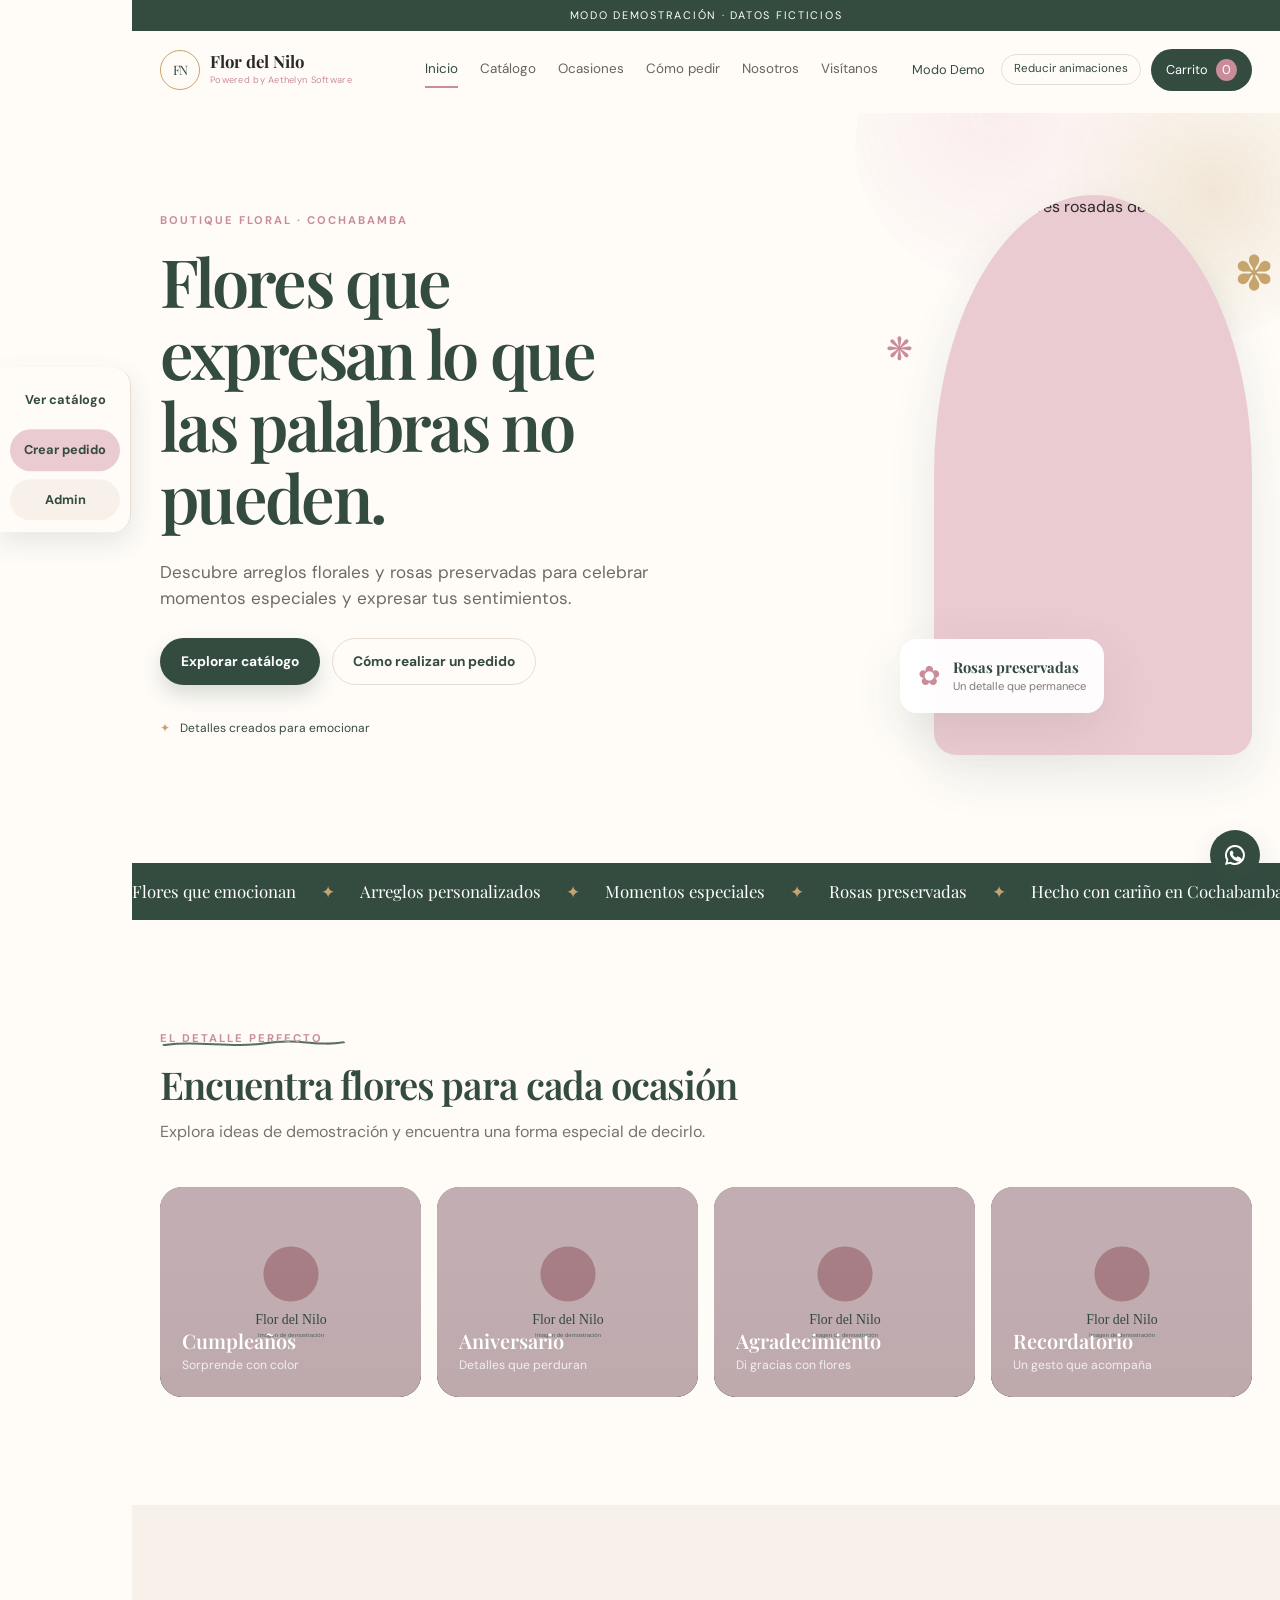
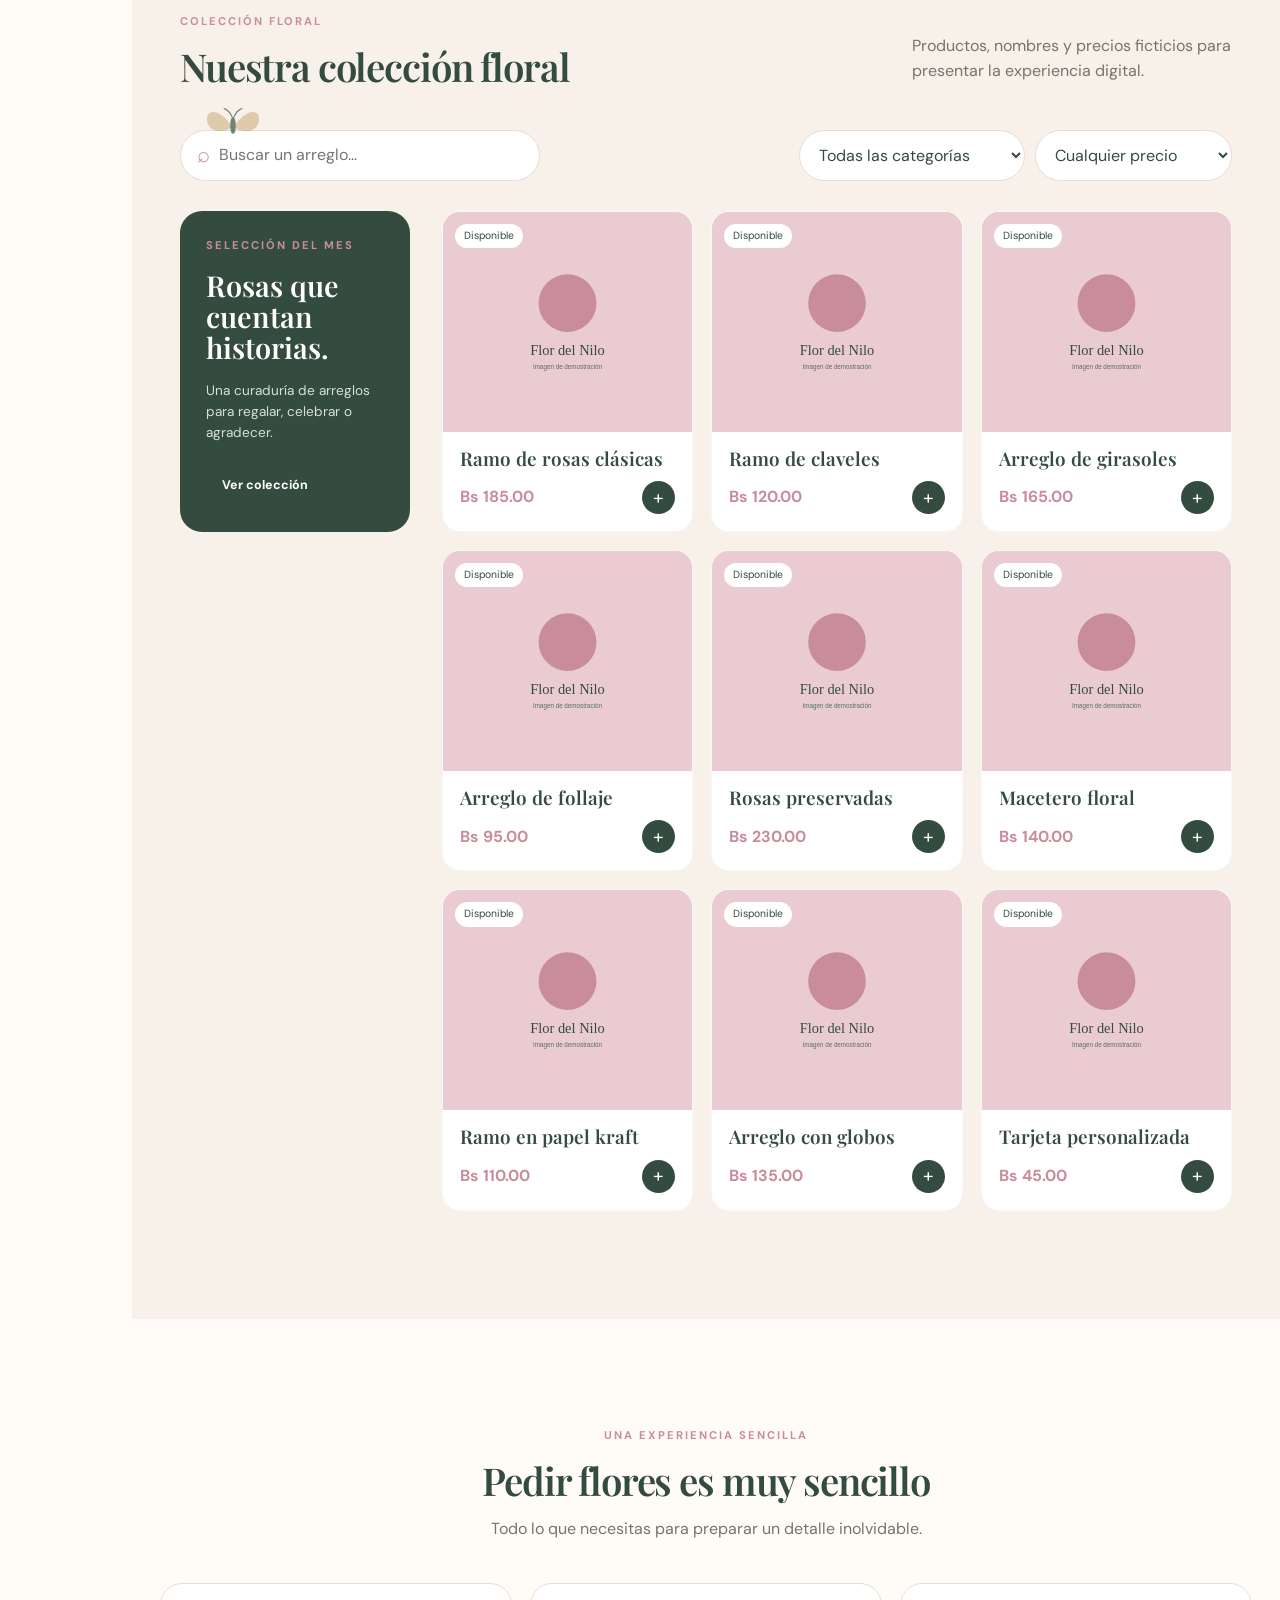
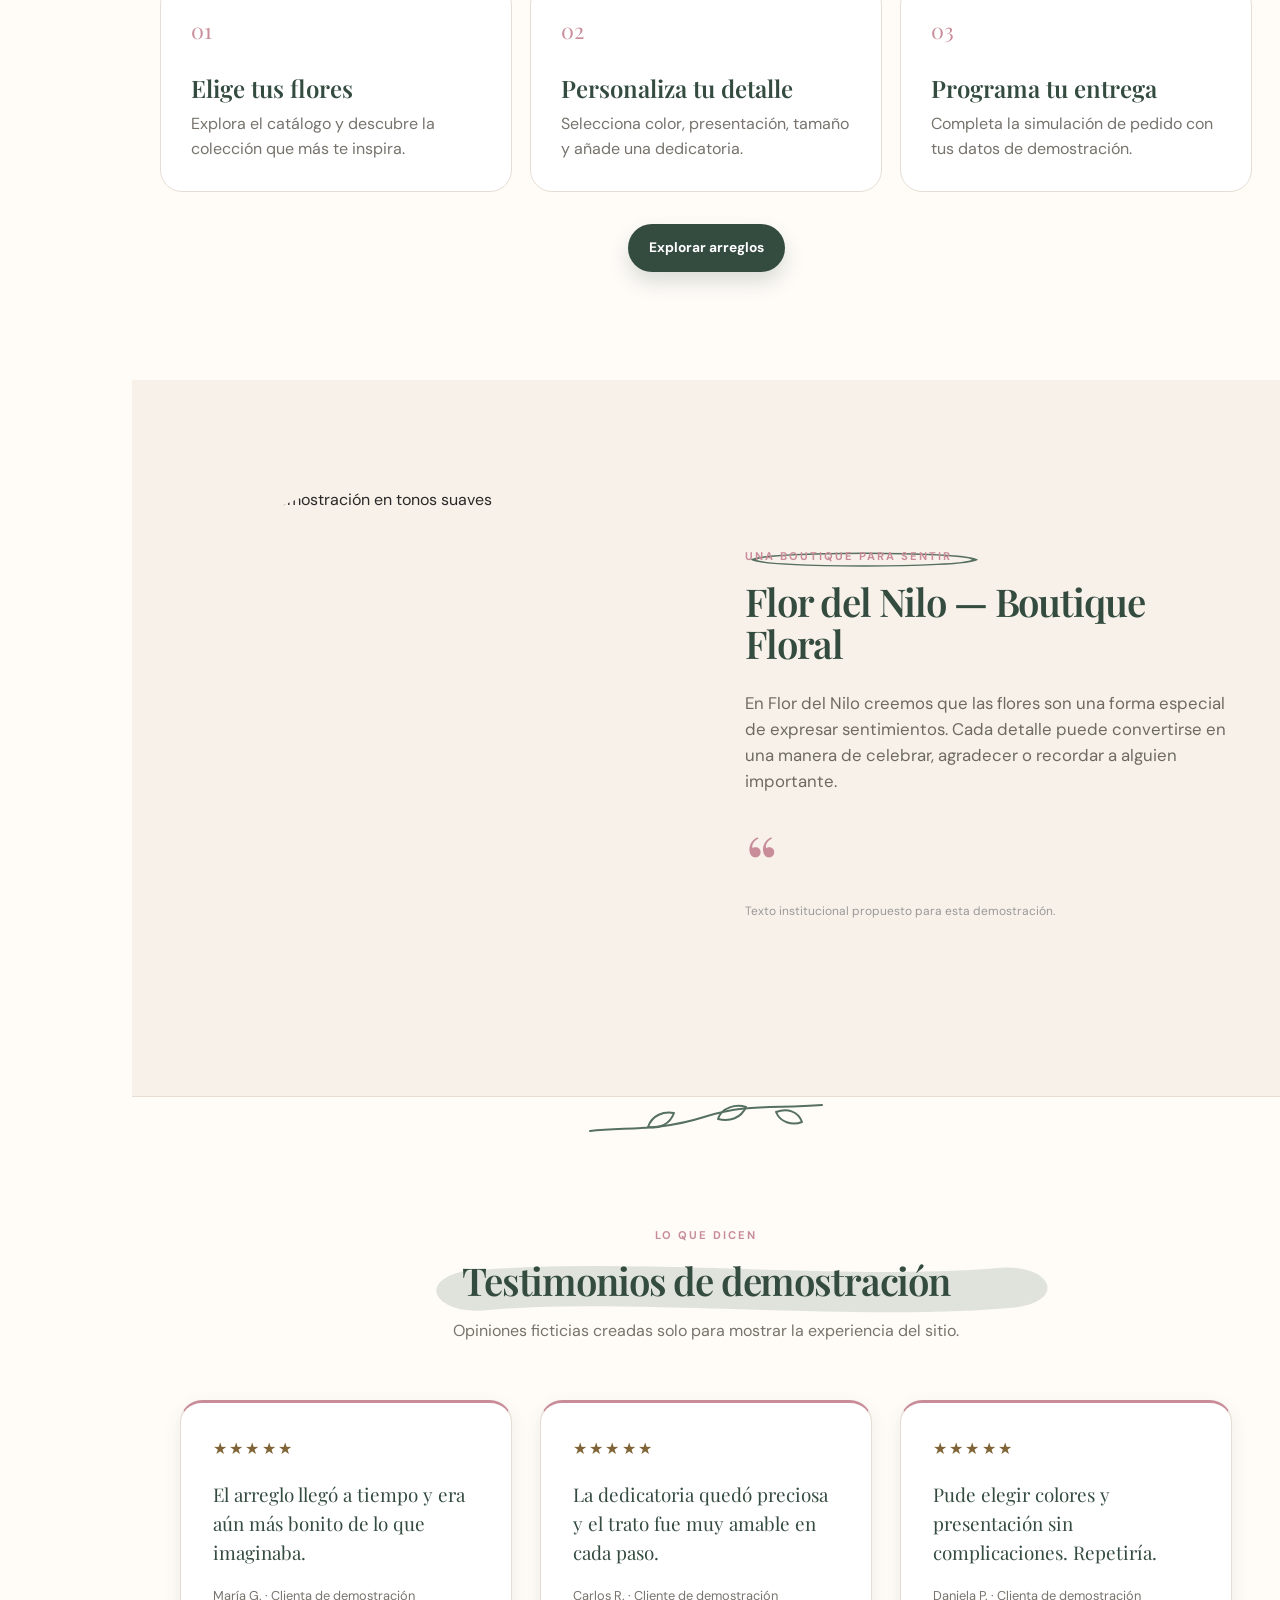
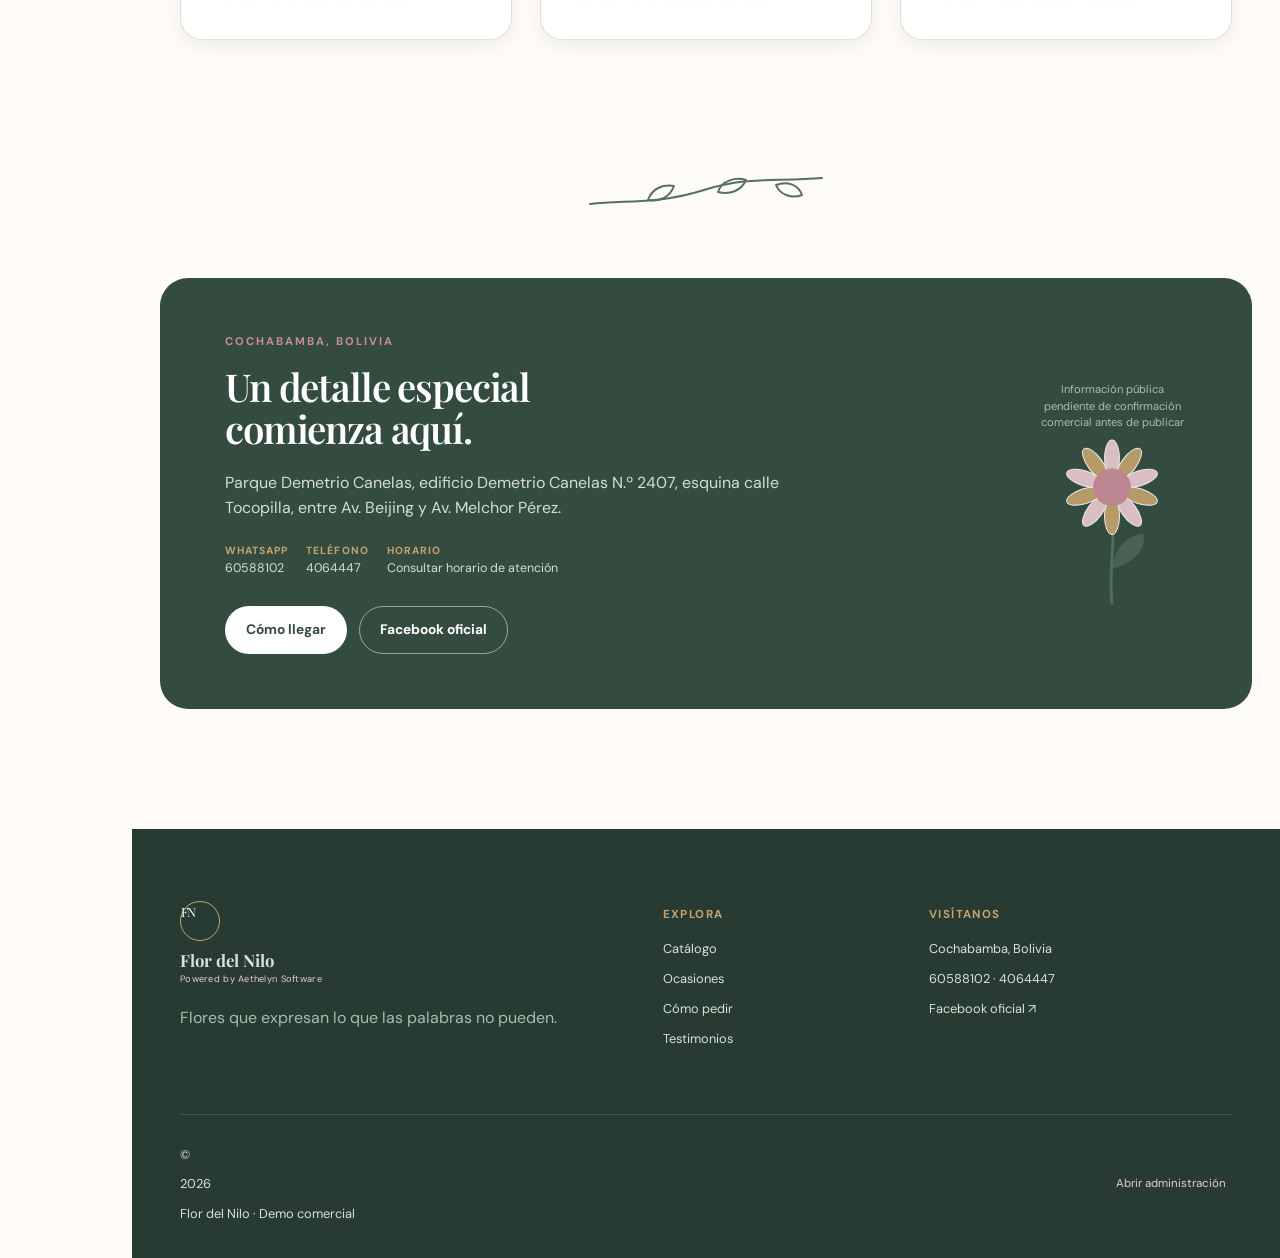
==== index.html @ be081685 "feat: primer commit floreria" ====
<!doctype html>
<html lang="es">
<head>
  <meta charset="utf-8">
  <meta name="viewport" content="width=device-width, initial-scale=1">
  <title>Flor del Nilo | Boutique Floral en Cochabamba</title>
  <meta name="description" content="Demostración de catálogo digital de arreglos florales y rosas preservadas para Flor del Nilo, Boutique Floral en Cochabamba.">
  <meta name="theme-color" content="#344b40">
  <meta property="og:title" content="Flor del Nilo | Boutique Floral">
  <meta property="og:description" content="Flores que expresan lo que las palabras no pueden.">
  <link rel="preconnect" href="https://fonts.googleapis.com">
  <link rel="preconnect" href="https://fonts.gstatic.com" crossorigin>
  <link href="https://fonts.googleapis.com/css2?family=DM+Sans:wght@400;500;600;700&family=Playfair+Display:wght@500;600;700&display=swap" rel="stylesheet">
  <link rel="stylesheet" href="css/styles.css">
  <link rel="stylesheet" href="css/fx-tokens.css">
  <link rel="stylesheet" href="css/animations.css">
</head>
<body>
  <a class="skip-link" href="#main-content">Saltar al contenido</a>
  <div class="demo-ribbon">MODO DEMOSTRACIÓN · DATOS FICTICIOS</div>
  <header class="site-header" id="site-header">
    <div class="header-inner">
      <button class="icon-button mobile-only" id="menu-toggle" aria-label="Abrir menú" aria-expanded="false">☰</button>
      <a class="brand" href="#inicio" aria-label="Flor del Nilo, inicio">
        <span class="brand-mark">FN</span><span><strong>Flor del Nilo</strong><small>Powered by Aethelyn Software</small></span>
      </a>
      <nav class="main-nav" id="main-nav" aria-label="Navegación principal">
        <a href="#inicio" class="active">Inicio</a><a href="#catalogo">Catálogo</a><a href="#ocasiones">Ocasiones</a><a href="#como-pedir">Cómo pedir</a><a href="#nosotros">Nosotros</a><a href="#visitanos">Visítanos</a>
      </nav>
      <div class="header-actions"><button class="text-button" id="demo-button">Modo Demo</button><button class="motion-toggle" id="motion-toggle" type="button" aria-pressed="false">Reducir animaciones</button><button class="cart-button" id="cart-button" aria-label="Abrir carrito">Carrito <span id="cart-count">0</span></button></div>
    </div>
    <div class="progress-bar"><span id="reading-progress"></span></div>
  </header>

  <main id="main-content">
    <section class="hero section" id="inicio">
      <div class="fx-aurora" aria-hidden="true"><span class="aurora-1"></span><span class="aurora-2"></span><span class="aurora-3"></span></div>
      <div class="hero-copy reveal left"><span class="eyebrow">Boutique floral · Cochabamba</span><h1>Flores que expresan lo que las palabras no pueden.</h1><p>Descubre arreglos florales y rosas preservadas para celebrar momentos especiales y expresar tus sentimientos.</p><div class="button-row"><a class="button primary" href="#catalogo">Explorar catálogo</a><a class="button ghost" href="#como-pedir">Cómo realizar un pedido</a></div><div class="hero-note"><span>✦</span> Detalles creados para emocionar</div></div>
      <div class="hero-visual reveal right"><canvas class="fx-petalos" aria-hidden="true"></canvas><div class="hero-image"><img src="https://images.unsplash.com/photo-1523438885200-e635ba2c371e?auto=format&fit=crop&w=1100&q=85" alt="Ramo de flores rosadas de demostración"></div><div class="floating-card"><span class="mini-flower">✿</span><div><strong>Rosas preservadas</strong><small>Un detalle que permanece</small></div></div><span class="floral-doodle doodle-one">✽</span><span class="floral-doodle doodle-two">❋</span></div>
    </section>

    <div class="marquee" aria-label="Propuesta de valor"><div class="marquee-track"><span>Flores que emocionan</span><i>✦</i><span>Arreglos personalizados</span><i>✦</i><span>Momentos especiales</span><i>✦</i><span>Rosas preservadas</span><i>✦</i><span>Hecho con cariño en Cochabamba</span><i>✦</i><span>Flores que emocionan</span><i>✦</i></div></div>

    <section class="section section-tight" id="ocasiones"><div class="section-heading reveal"><span class="eyebrow fx-revelar" data-annotate="underline">El detalle perfecto</span><h2>Encuentra flores para cada ocasión</h2><p>Explora ideas de demostración y encuentra una forma especial de decirlo.</p></div><div class="occasion-grid" id="occasion-grid"></div></section>

    <section class="section catalog-section" id="catalogo"><div class="section-heading split-heading reveal"><div><span class="eyebrow">Colección floral</span><h2>Nuestra colección floral</h2></div><p>Productos, nombres y precios ficticios para presentar la experiencia digital.</p></div><div class="catalog-toolbar"><label class="search-field"><span>⌕</span><input id="product-search" type="search" placeholder="Buscar un arreglo..." aria-label="Buscar productos"></label><div class="filter-row"><select id="category-filter" aria-label="Filtrar por categoría"><option value="all">Todas las categorías</option></select><select id="price-filter" aria-label="Filtrar por precio"><option value="all">Cualquier precio</option><option value="under150">Hasta Bs 150</option><option value="150to250">Bs 150 a 250</option><option value="over250">Más de Bs 250</option></select></div></div><div class="catalog-layout"><aside class="catalog-aside"><div class="aside-card"><span class="eyebrow">Selección del mes</span><h3>Rosas que cuentan historias.</h3><p>Una curaduría de arreglos para regalar, celebrar o agradecer.</p><button class="button dark small" data-scroll-catalog>Ver colección</button></div></aside><div class="product-grid" id="product-grid"></div></div></section>

    <section class="section steps-section" id="como-pedir"><div class="section-heading centered reveal"><span class="eyebrow">Una experiencia sencilla</span><h2>Pedir flores es muy sencillo</h2><p>Todo lo que necesitas para preparar un detalle inolvidable.</p></div><div class="steps-grid"><article class="step-card reveal" style="--d:0ms"><span>01</span><h3>Elige tus flores</h3><p>Explora el catálogo y descubre la colección que más te inspira.</p></article><article class="step-card reveal" style="--d:100ms"><span>02</span><h3>Personaliza tu detalle</h3><p>Selecciona color, presentación, tamaño y añade una dedicatoria.</p></article><article class="step-card reveal" style="--d:200ms"><span>03</span><h3>Programa tu entrega</h3><p>Completa la simulación de pedido con tus datos de demostración.</p></article></div><div class="center-action"><button class="button primary" data-scroll-catalog>Explorar arreglos</button></div></section>

    <section class="section about-section" id="nosotros"><div class="about-image reveal left"><img src="https://images.unsplash.com/photo-1490750967868-88aa4486c946?auto=format&fit=crop&w=1000&q=85" alt="Flores de demostración en tonos suaves"></div><div class="about-copy reveal right"><span class="eyebrow fx-revelar" data-annotate="circle">Una boutique para sentir</span><h2>Flor del Nilo — Boutique Floral</h2><p>En Flor del Nilo creemos que las flores son una forma especial de expresar sentimientos. Cada detalle puede convertirse en una manera de celebrar, agradecer o recordar a alguien importante.</p><div class="quote-mark">“</div><p class="small-note">Texto institucional propuesto para esta demostración.</p></div></section>

    <section class="section testimonios-section" id="testimonios"><div class="section-heading centered reveal"><span class="eyebrow">Lo que dicen</span><h2 class="fx-revelar" data-annotate="highlight">Testimonios de demostración</h2><p>Opiniones ficticias creadas solo para mostrar la experiencia del sitio.</p></div><div class="testimonios-grid"><figure class="testimonio-card"><p class="estrellas" aria-label="Valoración: 5 de 5">★★★★★</p><blockquote>El arreglo llegó a tiempo y era aún más bonito de lo que imaginaba.</blockquote><figcaption>María G. · Clienta de demostración</figcaption></figure><figure class="testimonio-card"><p class="estrellas" aria-label="Valoración: 5 de 5">★★★★★</p><blockquote>La dedicatoria quedó preciosa y el trato fue muy amable en cada paso.</blockquote><figcaption>Carlos R. · Cliente de demostración</figcaption></figure><figure class="testimonio-card"><p class="estrellas" aria-label="Valoración: 5 de 5">★★★★★</p><blockquote>Pude elegir colores y presentación sin complicaciones. Repetiría.</blockquote><figcaption>Daniela P. · Clienta de demostración</figcaption></figure></div></section>
    <section class="section visit-section" id="visitanos"><div class="visit-card reveal"><div><span class="eyebrow">Cochabamba, Bolivia</span><h2>Un detalle especial<br>comienza aquí.</h2><p>Parque Demetrio Canelas, edificio Demetrio Canelas N.º 2407, esquina calle Tocopilla, entre Av. Beijing y Av. Melchor Pérez.</p><div class="contact-lines"><span><b>WhatsApp</b> 60588102</span><span><b>Teléfono</b> 4064447</span><span><b>Horario</b> Consultar horario de atención</span></div><div class="button-row"><a class="button light" href="https://www.google.com/maps/search/?api=1&query=Flor+del+Nilo+Boutique+Floral+Cochabamba" target="_blank" rel="noreferrer">Cómo llegar</a><a class="button outline-light" href="https://www.facebook.com/flordelniloboutiquefloral/?locale=es_LA" target="_blank" rel="noreferrer">Facebook oficial</a></div></div><div class="location-art"><span>✿</span><small>Información pública<br>pendiente de confirmación<br>comercial antes de publicar</small></div></div></section>
  </main>

  <footer class="site-footer" id="footer"><div class="footer-grid"><div class="footer-brand"><a class="brand light-brand" href="#inicio"><span class="brand-mark">FN</span><span><strong>Flor del Nilo</strong><small>Powered by Aethelyn Software</small></span></a><p>Flores que expresan lo que las palabras no pueden.</p></div><div><h4>Explora</h4><a href="#catalogo">Catálogo</a><a href="#ocasiones">Ocasiones</a><a href="#como-pedir">Cómo pedir</a><a href="#testimonios">Testimonios</a></div><div><h4>Visítanos</h4><span>Cochabamba, Bolivia</span><span>60588102 · 4064447</span><a href="https://www.facebook.com/flordelniloboutiquefloral/?locale=es_LA" target="_blank" rel="noreferrer">Facebook oficial ↗</a></div></div><div class="footer-bottom"><span>© <span id="current-year"></span> Flor del Nilo · Demo comercial</span><button id="admin-link" class="footer-admin">Abrir administración</button></div></footer>
  <nav class="mobile-bottom-bar fx-dock" id="mobile-bottom-bar" aria-label="Accesos rápidos"><button type="button" data-scroll-catalog>Ver catálogo</button><button type="button" id="mobile-order">Crear pedido</button></nav>

  <dialog class="modal" id="product-modal"><button class="modal-close" data-close-modal aria-label="Cerrar">×</button><div id="product-detail"></div></dialog>
  <dialog class="modal cart-modal" id="cart-modal"><button class="modal-close" data-close-modal aria-label="Cerrar">×</button><div id="cart-content"></div></dialog>
  <dialog class="modal checkout-modal" id="checkout-modal"><button class="modal-close" data-close-modal aria-label="Cerrar">×</button><div id="checkout-content"></div></dialog>
  <dialog class="modal demo-modal" id="demo-modal"><button class="modal-close" data-close-modal aria-label="Cerrar">×</button><div id="demo-content"></div></dialog>
  <div class="toast" id="toast" role="status" aria-live="polite"></div>
  <div class="admin-shell" id="admin-shell" hidden></div>
  <script type="module" src="js/app.js"></script>
</body>
</html>
---- css/styles.css ----
:root{--ink:#292929;--green:#344b40;--green-2:#567060;--cream:#f8f1e9;--paper:#fffcf8;--pink:#c98d9a;--pink-light:#ebcbd2;--gold:#c5a46d;--line:#e7ddd3;--white:#fff;--shadow:0 18px 50px rgba(52,75,64,.11);--radius:22px}*{box-sizing:border-box}html{scroll-behavior:smooth}body{margin:0;background:var(--paper);color:var(--ink);font-family:'DM Sans',sans-serif;font-size:16px;line-height:1.55;overflow-x:hidden}body.modal-open{overflow:hidden}button,input,select{font:inherit}button,a{transition:all .25s ease}button{cursor:pointer}a{color:inherit;text-decoration:none}.skip-link{position:fixed;left:12px;top:-60px;background:var(--green);color:#fff;padding:10px 16px;z-index:100}.skip-link:focus{top:12px}.demo-ribbon{background:var(--green);color:#fff;text-align:center;font-size:.68rem;letter-spacing:.16em;padding:7px}.site-header{position:sticky;top:0;z-index:20;background:rgba(255,252,248,.98);border-bottom:1px solid transparent;transition:transform .35s ease,box-shadow .35s ease}.site-header.compact{box-shadow:0 8px 24px rgba(52,75,64,.08);border-color:var(--line)}.site-header.hidden{transform:translateY(-100%)}.header-inner{max-width:1240px;margin:auto;display:flex;align-items:center;gap:28px;padding:18px 28px}.brand{display:flex;align-items:center;gap:10px;min-width:max-content}.brand-mark{display:grid;place-items:center;width:40px;height:40px;border:1px solid var(--gold);border-radius:50%;font-family:'Playfair Display';font-size:13px;color:var(--green);letter-spacing:-.08em}.brand strong,.brand small{display:block}.brand strong{font-family:'Playfair Display';font-size:1.05rem;line-height:1.1}.brand small{color:var(--pink);font-size:.58rem;letter-spacing:.03em;margin-top:3px}.main-nav{display:flex;align-items:center;gap:22px;margin-left:auto}.main-nav a{position:relative;color:#68645d;font-size:.84rem}.main-nav a:after{content:'';position:absolute;left:0;right:0;bottom:-8px;height:2px;background:var(--pink);transform:scaleX(0);transform-origin:left;transition:transform .25s}.main-nav a:hover,.main-nav a.active{color:var(--green)}.main-nav a.active:after{transform:scaleX(1)}.header-actions{display:flex;gap:10px;align-items:center}.text-button,.cart-button,.icon-button{border:0;background:none}.text-button{font-size:.8rem;color:var(--green)}.cart-button{background:var(--green);color:white;border-radius:99px;padding:10px 15px;font-size:.8rem}.cart-button span{background:var(--pink);border-radius:50%;padding:1px 6px;margin-left:5px}.icon-button{font-size:1.25rem;color:var(--green)}.mobile-only{display:none}.progress-bar{height:3px;background:transparent}.progress-bar span{display:block;height:100%;width:0;background:linear-gradient(90deg,var(--pink),var(--gold),var(--green))}.section{max-width:1240px;margin:auto;padding:108px 28px}.hero{min-height:670px;display:grid;grid-template-columns:1fr 1fr;align-items:center;gap:70px;padding-top:82px}.eyebrow{display:block;text-transform:uppercase;letter-spacing:.18em;font-size:.7rem;color:var(--pink);font-weight:700;margin-bottom:16px}.hero h1,h2,h3{font-family:'Playfair Display',serif;font-weight:600;line-height:1.08;margin:0}.hero h1{font-size:clamp(2.9rem,5.2vw,5.5rem);max-width:680px;color:var(--green);letter-spacing:-.04em}.hero p{max-width:500px;color:#6c6b64;font-size:1.07rem;margin:26px 0}.button-row{display:flex;gap:12px;flex-wrap:wrap}.button{display:inline-flex;align-items:center;justify-content:center;min-height:46px;padding:12px 20px;border-radius:99px;font-weight:700;font-size:.86rem;border:1px solid transparent}.button.primary{background:var(--green);color:white;box-shadow:0 10px 20px rgba(52,75,64,.18)}.button.primary:hover,.button.dark:hover{background:#24362e;transform:translateY(-2px)}.button.ghost{border-color:var(--line);color:var(--green);background:transparent}.button.ghost:hover{border-color:var(--green)}.button.dark{background:var(--green);color:#fff}.button.light{background:#fff;color:var(--green)}.button.outline-light{border-color:rgba(255,255,255,.5);color:#fff}.button.small{padding:9px 15px;min-height:40px;font-size:.78rem}.hero-note{margin-top:34px;color:var(--green);font-size:.75rem}.hero-note span{color:var(--gold);margin-right:7px}.hero-visual{position:relative;max-width:540px;margin-left:auto}.hero-image{height:560px;border-radius:50% 50% 22px 22px;overflow:hidden;background:var(--pink-light);box-shadow:var(--shadow)}.hero-image img,.about-image img{width:100%;height:100%;object-fit:cover}.floating-card{position:absolute;left:-34px;bottom:42px;background:rgba(255,255,255,.94);padding:16px 18px;border-radius:17px;display:flex;gap:12px;align-items:center;box-shadow:var(--shadow)}.mini-flower{font-size:1.7rem;color:var(--pink)}.floating-card strong,.floating-card small{display:block}.floating-card strong{font-family:'Playfair Display';font-size:.92rem;color:var(--green)}.floating-card small{font-size:.7rem;color:#817c74}.floral-doodle{position:absolute;color:var(--gold);font-size:3rem}.doodle-one{right:-22px;top:42px}.doodle-two{left:-48px;top:130px;color:var(--pink);font-size:2rem}.marquee{overflow:hidden;background:var(--green);color:#fff;padding:15px 0;white-space:nowrap}.marquee-track{display:inline-flex;align-items:center;gap:25px;animation:marquee 32s linear infinite;font-family:'Playfair Display';font-size:1.05rem}.marquee i{color:var(--gold);font-style:normal}@keyframes marquee{to{transform:translateX(-50%)}}.section-tight{padding-top:105px}.section-heading{max-width:650px;margin-bottom:42px}.section-heading.centered{text-align:center;margin-left:auto;margin-right:auto}.section-heading h2,.about-copy h2,.visit-card h2{font-size:clamp(2rem,3vw,3.15rem);color:var(--green);letter-spacing:-.03em}.section-heading p{color:#77736c;margin-top:15px}.split-heading{display:flex;justify-content:space-between;gap:40px;align-items:end;max-width:none}.split-heading p{max-width:320px;margin-bottom:4px}.occasion-grid{display:grid;grid-template-columns:repeat(4,1fr);gap:16px}.occasion-card{position:relative;min-height:210px;border-radius:var(--radius);padding:22px;color:#fff;overflow:hidden;background:var(--green);display:flex;flex-direction:column;justify-content:end}.occasion-card:before{content:'';position:absolute;inset:0;background:linear-gradient(0deg,rgba(27,44,36,.8),transparent 70%)}.occasion-card img{position:absolute;inset:0;width:100%;height:100%;object-fit:cover;opacity:.78;transition:transform .4s}.occasion-card:hover img{transform:scale(1.06)}.occasion-card>*:not(img){position:relative;z-index:1}.occasion-card h3{font-size:1.25rem}.occasion-card p{margin:5px 0 0;font-size:.76rem;color:rgba(255,255,255,.8)}.catalog-section{background:var(--cream);max-width:none;padding-left:max(28px,calc((100vw - 1184px)/2));padding-right:max(28px,calc((100vw - 1184px)/2))}.catalog-toolbar{display:flex;gap:14px;justify-content:space-between;margin-bottom:30px}.search-field{display:flex;align-items:center;gap:9px;background:#fff;border:1px solid var(--line);border-radius:99px;padding:0 16px;max-width:360px;flex:1}.search-field span{font-size:1.4rem;color:var(--pink)}.search-field input{border:0;outline:0;width:100%;padding:12px 0;background:transparent}.filter-row{display:flex;gap:10px}.filter-row select{border:1px solid var(--line);border-radius:99px;background:#fff;color:var(--green);padding:0 38px 0 15px;min-height:44px}.catalog-layout{display:grid;grid-template-columns:230px 1fr;gap:32px}.aside-card{background:var(--green);color:white;border-radius:var(--radius);padding:26px;position:sticky;top:100px}.aside-card h3{font-size:1.8rem}.aside-card p{font-size:.85rem;color:#d6e0d8;margin:17px 0 22px}.product-grid{display:grid;grid-template-columns:repeat(3,1fr);gap:18px}.product-card{background:#fff;border-radius:18px;overflow:hidden;position:relative;border:1px solid rgba(0,0,0,.03)}.product-card:hover{transform:translateY(-4px);box-shadow:var(--shadow)}.product-image{height:220px;overflow:hidden;background:var(--pink-light);position:relative}.product-image img{width:100%;height:100%;object-fit:cover;transition:transform .4s}.product-card:hover .product-image img{transform:scale(1.05)}.availability{position:absolute;top:12px;left:12px;background:#fff;padding:4px 9px;border-radius:99px;font-size:.65rem;color:var(--green)}.product-body{padding:17px}.product-body h3{font-size:1.18rem;color:var(--green)}.product-meta{display:flex;justify-content:space-between;align-items:center;margin-top:12px}.product-price{font-weight:700;color:var(--pink)}.add-button{width:33px;height:33px;border-radius:50%;border:0;background:var(--green);color:white;font-size:1.2rem}.steps-section{background:var(--paper)}.steps-grid{display:grid;grid-template-columns:repeat(3,1fr);gap:18px}.step-card{border:1px solid var(--line);border-radius:var(--radius);padding:30px;background:#fff}.step-card span{color:var(--pink);font-family:'Playfair Display';font-size:1.35rem}.step-card h3{color:var(--green);font-size:1.5rem;margin:28px 0 10px}.step-card p{color:#77736c;margin:0}.center-action{text-align:center;margin-top:32px}.about-section{display:grid;grid-template-columns:1fr 1fr;gap:78px;align-items:center;background:var(--cream);max-width:none;padding-left:max(28px,calc((100vw - 1184px)/2));padding-right:max(28px,calc((100vw - 1184px)/2))}.about-image{height:500px;border-radius:180px 180px 22px 22px;overflow:hidden}.about-copy{max-width:500px}.about-copy>p:not(.small-note){color:#6d6a62;font-size:1.05rem;margin-top:26px}.quote-mark{font-family:'Playfair Display';font-size:5rem;color:var(--pink);line-height:.7;margin-top:40px}.small-note{font-size:.75rem;color:#999}.visit-section{padding-bottom:120px}.visit-card{background:var(--green);border-radius:28px;padding:55px 65px;color:white;display:flex;justify-content:space-between;align-items:center;overflow:hidden;position:relative}.visit-card h2{color:white}.visit-card p{color:#d4ded6;max-width:590px;margin:22px 0}.contact-lines{display:flex;flex-wrap:wrap;gap:18px;color:#d4ded6;font-size:.78rem;margin:22px 0 28px}.contact-lines b{display:block;color:var(--gold);font-size:.65rem;text-transform:uppercase;letter-spacing:.1em}.location-art{text-align:center;color:var(--pink-light);font-family:'Playfair Display';font-size:8rem;opacity:.9}.location-art small{display:block;font: .7rem 'DM Sans';line-height:1.5;color:#b9c9bd}.site-footer{background:#273b32;color:#d8e2da;padding:62px max(28px,calc((100vw - 1184px)/2)) 24px}.footer-grid{display:grid;grid-template-columns:2fr 1fr 1.4fr;gap:50px;padding-bottom:55px}.light-brand{color:white}.light-brand .brand-mark{color:white;border-color:var(--gold)}.light-brand small{color:var(--pink-light)}.footer-brand p{color:#aabbb0;margin-top:19px}.site-footer h4{color:var(--gold);font-size:.72rem;text-transform:uppercase;letter-spacing:.12em}.site-footer a,.site-footer span{display:block;font-size:.8rem;margin:10px 0;color:#d8e2da}.footer-bottom{border-top:1px solid rgba(255,255,255,.12);padding-top:20px;display:flex;justify-content:space-between;gap:20px;font-size:.72rem;color:#9eafa4}.footer-admin{border:0;background:none;color:var(--pink-light);font-size:.72rem}.mobile-bottom-bar{display:none}.modal{border:0;border-radius:24px;max-width:min(800px,calc(100% - 28px));width:100%;padding:0;background:#fff;color:var(--ink);box-shadow:0 25px 100px rgba(0,0,0,.28)}.modal::backdrop{background:rgba(25,35,30,.6);backdrop-filter:blur(4px)}.modal-close{position:absolute;right:15px;top:12px;border:0;background:rgba(255,255,255,.9);width:34px;height:34px;border-radius:50%;z-index:2;font-size:1.5rem;color:var(--green)}#product-detail{display:grid;grid-template-columns:1fr 1fr}.detail-image{min-height:470px}.detail-image img{width:100%;height:100%;object-fit:cover;border-radius:24px 0 0 24px}.detail-copy{padding:42px 35px}.detail-copy h2{color:var(--green);font-size:2.2rem}.detail-copy>p{color:#777;margin:15px 0}.detail-price{font-size:1.4rem;color:var(--pink);font-weight:700}.option-group{border:0;margin:18px 0 0;padding:0}.option-group legend{font-size:.75rem;font-weight:700;color:var(--green);margin-bottom:7px}.option-options{display:flex;gap:6px;flex-wrap:wrap}.option-options label{border:1px solid var(--line);border-radius:99px;padding:7px 10px;font-size:.72rem;cursor:pointer}.option-options input{accent-color:var(--green);margin-right:3px}.detail-copy textarea{width:100%;border:1px solid var(--line);border-radius:12px;padding:10px;resize:vertical}.qty-control{display:flex;align-items:center;gap:14px;margin:18px 0}.qty-control button{width:30px;height:30px;border-radius:50%;border:1px solid var(--line);background:white}.cart-modal{max-width:650px;padding:35px}.cart-modal h2,.checkout-modal h2,.demo-modal h2{font-size:2rem;color:var(--green)}.cart-item{display:flex;gap:13px;align-items:center;padding:15px 0;border-bottom:1px solid var(--line)}.cart-item img{width:62px;height:62px;object-fit:cover;border-radius:12px}.cart-item-main{flex:1}.cart-item-main strong,.cart-item-main small{display:block}.cart-item-main small{color:#888;font-size:.72rem}.cart-item-price{font-weight:700;color:var(--pink)}.remove-button{border:0;background:none;color:#a55;font-size:.75rem}.cart-total{display:flex;justify-content:space-between;padding:22px 0;font-size:1.15rem}.cart-empty{text-align:center;padding:38px 15px;color:#777}.checkout-modal{max-width:700px;padding:35px}.checkout-steps{display:flex;gap:8px;margin:20px 0}.checkout-steps span{flex:1;height:5px;border-radius:9px;background:var(--line)}.checkout-steps span.on{background:var(--pink)}.checkout-form{display:grid;grid-template-columns:1fr 1fr;gap:14px}.checkout-form label{font-size:.78rem;color:var(--green);font-weight:700}.checkout-form input,.checkout-form select,.checkout-form textarea{width:100%;margin-top:5px;border:1px solid var(--line);border-radius:11px;padding:11px;background:#fff}.checkout-form .full{grid-column:1/-1}.checkout-actions{display:flex;justify-content:space-between;margin-top:22px}.demo-modal{max-width:540px;padding:35px}.demo-list{display:grid;gap:10px;margin:20px 0}.demo-list button{text-align:left;border:1px solid var(--line);background:#fff;border-radius:14px;padding:14px;color:var(--green)}.demo-list button:hover{background:var(--cream);border-color:var(--pink)}.toast{position:fixed;bottom:25px;right:25px;z-index:60;background:var(--green);color:white;padding:13px 18px;border-radius:13px;box-shadow:var(--shadow);transform:translateY(130%);opacity:0;transition:.3s}.toast.show{transform:translateY(0);opacity:1}.admin-shell{position:fixed;inset:0;z-index:50;background:var(--paper);overflow:auto}.admin-shell[hidden]{display:none}.admin-layout{min-height:100vh;display:grid;grid-template-columns:240px 1fr}.admin-sidebar{background:var(--green);color:white;padding:25px 18px}.admin-sidebar .brand{margin-bottom:45px}.admin-sidebar .brand strong{color:white}.admin-nav button{display:block;width:100%;text-align:left;background:none;border:0;color:#cbd8cf;padding:12px 14px;border-radius:10px;font-size:.86rem}.admin-nav button.active,.admin-nav button:hover{background:rgba(255,255,255,.12);color:white}.admin-main{padding:35px max(25px,calc((100vw - 1180px)/2));background:#fbfaf7}.admin-top{display:flex;justify-content:space-between;align-items:start;gap:20px;margin-bottom:28px}.admin-top h1{font-family:'Playfair Display';color:var(--green);font-size:2.4rem}.admin-kicker{color:var(--pink);text-transform:uppercase;letter-spacing:.14em;font-size:.7rem}.admin-close{border:1px solid var(--line);background:white;border-radius:99px;padding:10px 14px;color:var(--green)}.metrics-grid{display:grid;grid-template-columns:repeat(4,1fr);gap:14px}.metric-card{background:white;border:1px solid var(--line);padding:20px;border-radius:16px;position:relative;overflow:hidden}
.metric-card>*{position:relative;z-index:1}.metric-card small{display:block;color:#888;font-size:.72rem}.metric-card strong{font-family:'Playfair Display';font-size:2rem;color:var(--green)}.admin-panels{display:grid;grid-template-columns:1.3fr 1fr;gap:18px;margin-top:18px}.admin-panel{background:white;border:1px solid var(--line);border-radius:16px;padding:22px}.admin-panel h3{font-size:1.25rem;color:var(--green);margin-bottom:18px}.bar-chart{display:flex;align-items:end;gap:10px;height:180px;border-bottom:1px solid var(--line);padding:0 10px}.bar-chart i{display:block;flex:1;background:linear-gradient(var(--pink),var(--gold));border-radius:7px 7px 0 0;min-height:8px;position:relative}.bar-chart i span{position:absolute;bottom:-25px;left:50%;transform:translateX(-50%);font-size:.65rem;color:#888;font-style:normal}.status-list{display:grid;gap:13px}.status-row{display:flex;justify-content:space-between;font-size:.82rem}.status-row span:first-child:before{content:' ';display:inline-block;width:8px;height:8px;border-radius:50%;background:var(--pink);margin-right:8px}.admin-table-wrap{overflow:auto}.admin-table{width:100%;border-collapse:collapse;font-size:.78rem}.admin-table th,.admin-table td{text-align:left;padding:13px 8px;border-bottom:1px solid var(--line);white-space:nowrap}.admin-table th{color:#888;font-weight:500}.status-pill{border-radius:99px;background:var(--cream);color:var(--green);padding:5px 9px;font-size:.65rem}.admin-select{border:1px solid var(--line);border-radius:8px;padding:6px;background:#fff;font-size:.7rem}.admin-actions{display:flex;gap:8px;margin-bottom:18px}.admin-actions input{border:1px solid var(--line);border-radius:99px;padding:10px 14px;min-width:220px}.admin-actions button{border:0;border-radius:99px;padding:10px 16px;background:var(--green);color:#fff;font-size:.78rem}.calendar-grid{display:grid;grid-template-columns:repeat(7,1fr);gap:5px}.calendar-grid>span{font-size:.68rem;color:#888;text-align:center;padding:6px}.calendar-day{min-height:65px;border:1px solid var(--line);background:#fff;border-radius:8px;padding:6px;font-size:.72rem}.calendar-day.has-order{border-color:var(--pink);background:#fff7f8}.calendar-day em{display:block;background:var(--pink);color:white;border-radius:5px;padding:2px 4px;font-style:normal;font-size:.58rem;margin-top:4px;overflow:hidden}.reveal{opacity:1;transform:none}.js-ready .reveal{opacity:0;transform:translateY(20px);transition:opacity .7s ease,transform .7s ease;transition-delay:var(--d,0ms)}.js-ready .reveal.left{transform:translateX(-24px)}.js-ready .reveal.right{transform:translateX(24px)}.js-ready .reveal.is-visible{opacity:1;transform:none}@media(max-width:980px){.main-nav{gap:14px}.hero{gap:35px}.occasion-grid{grid-template-columns:repeat(2,1fr)}.catalog-layout{grid-template-columns:1fr}.catalog-aside{display:none}.product-grid{grid-template-columns:repeat(3,1fr)}.about-section{gap:40px}.location-art{font-size:6rem}}@media(max-width:860px){.header-inner{padding:13px 18px}.mobile-only{display:block}.main-nav{position:fixed;inset:0;background:var(--green);display:flex;flex-direction:column;justify-content:center;align-items:center;gap:25px;transform:translateX(100%);transition:transform .3s}.main-nav.open{transform:none}.main-nav a{color:#fff;font-size:1.3rem}.main-nav a.active:after{background:var(--pink-light)}.header-actions{margin-left:auto}.text-button{display:none}.hero{grid-template-columns:1fr;min-height:auto;padding-top:60px}.hero-copy{order:2}.hero-visual{order:1;width:min(100%,520px);margin:auto}.hero-image{height:420px}.about-section{grid-template-columns:1fr}.about-image{height:400px;max-width:500px}.steps-grid{grid-template-columns:1fr}.metrics-grid{grid-template-columns:repeat(2,1fr)}.admin-panels{grid-template-columns:1fr}.admin-layout{grid-template-columns:1fr}.admin-sidebar{display:none}.admin-main{padding:24px 18px}}@media(min-width:601px){body{padding-left:132px}}
@media(max-width:600px){body{font-size:15px}.demo-ribbon{font-size:.56rem}.brand strong{font-size:.9rem}.brand-mark{width:34px;height:34px}.brand small{font-size:.5rem}.cart-button{padding:8px 11px}.section{padding:75px 18px}.hero h1{font-size:clamp(2.55rem,13vw,4rem)}.hero p{font-size:.98rem}.hero-image{height:360px}.floating-card{left:10px;bottom:22px}.doodle-two{left:0}.split-heading{display:block}.catalog-toolbar{display:block}.filter-row{overflow:auto;margin-top:10px}.filter-row select{min-width:max-content}.product-grid{grid-template-columns:repeat(2,1fr);gap:10px}.product-image{height:160px}.product-body{padding:12px}.product-body h3{font-size:.96rem}.product-price{font-size:.82rem}.occasion-grid{display:flex;overflow:auto;margin-right:-18px;padding-right:18px}.occasion-card{min-width:190px}.visit-card{padding:32px 24px;display:block}.location-art{display:none}.footer-grid{grid-template-columns:1fr 1fr;gap:25px}.footer-brand{grid-column:1/-1}.footer-bottom{display:block}.footer-admin{margin-top:12px}#product-detail{display:block}.detail-image{min-height:290px;height:290px}.detail-image img{border-radius:24px 24px 0 0}.detail-copy{padding:28px 22px}.detail-copy h2{font-size:1.9rem}.checkout-form{grid-template-columns:1fr}.checkout-form .full{grid-column:auto}.cart-modal,.checkout-modal,.demo-modal{padding:28px 20px}.admin-top h1{font-size:1.9rem}.metrics-grid{gap:8px}.metric-card{padding:14px}.metric-card strong{font-size:1.6rem}.calendar-day{min-height:53px;font-size:.65rem}.calendar-day em{font-size:.5rem}}@media(prefers-reduced-motion:reduce){*,*:before,*:after{scroll-behavior:auto!important;animation:none!important;transition-duration:.01ms!important}.js-ready .reveal{opacity:1;transform:none}}
.testimonios-section{background:var(--paper);max-width:none;border-top:1px solid var(--line);padding:130px max(28px,calc((100vw - 1184px)/2))}
.testimonios-section .section-heading{margin-bottom:56px}
.testimonios-grid{display:grid;grid-template-columns:repeat(3,1fr);gap:28px;margin-top:0}
.testimonio-card{margin:0;padding:34px 32px;min-height:230px;border:1px solid var(--line);border-top:3px solid var(--pink);border-radius:var(--radius);background:#fff;box-shadow:0 6px 18px rgba(52,75,64,.09);contain:paint;display:flex;flex-direction:column;justify-content:space-between;gap:18px;transition:box-shadow .25s ease}
.testimonio-card:hover{box-shadow:0 10px 26px rgba(52,75,64,.12)}
.testimonio-card .estrellas{margin:0;color:#806438;font-size:1rem;letter-spacing:.14em}
.testimonio-card blockquote{margin:0;color:var(--green);font-family:'Playfair Display';font-size:1.18rem;line-height:1.55}
.testimonio-card figcaption{font-size:.8rem;color:#77736c}
@media(max-width:900px){.testimonios-grid{grid-template-columns:1fr;gap:22px}}
@media(max-width:900px){.testimonios-section{padding:92px 18px}.testimonio-card{min-height:0;padding:28px 24px}}
.stock-bar{display:block;height:5px;margin-top:7px;border-radius:99px;background:var(--cream);overflow:hidden}
.stock-bar i{display:block;height:100%;border-radius:99px;background:var(--green-2)}
.stock-bar.bajo i{background:var(--pink)}
---- css/fx-tokens.css ----
/* Flor del Nilo — alias de marca y tokens de movimiento.
   Se carga después de styles.css y antes de animations.css. */

:root{
  /* Alias de marca → variables reales de styles.css */
  --fx-color-ink:var(--ink);
  --fx-color-green:var(--green);
  --fx-color-green-2:var(--green-2);
  --fx-color-cream:var(--cream);
  --fx-color-paper:var(--paper);
  --fx-color-petal:var(--pink);
  --fx-color-petal-soft:var(--pink-light);
  --fx-color-gold:var(--gold);
  --fx-color-line:var(--line);
  --fx-color-white:var(--white);
  --fx-color-trazo:var(--fx-color-green-2);
  --fx-color-halo:color-mix(in srgb,var(--fx-color-petal) 24%,transparent);
  --fx-shadow-dock:0 10px 26px color-mix(in srgb,var(--fx-color-green) 12%,transparent);

  /* Movimiento: entradas suaves, sin rebotes ni elásticos */
  --fx-curva:cubic-bezier(.22,1,.36,1);
  --fx-dur-entrada:900ms;
  --fx-dur-anotacion:900ms;
  --fx-dur-dock:700ms;
  --fx-dur-halo:700ms;
  --fx-dur-respuesta:140ms;
  --fx-paso-anotacion:90ms;
  --fx-amplitud:8px;
  --fx-escala-dock:1.16;
  --fx-radio-dock:140px;
  --fx-suavizado:0.16;

  /* Fase 7 — narrativa botánica */
  --fx-dur-dibujo:900ms;
  --fx-dur-balanceo:4000ms;
  --fx-pulso-periodo:6000ms;
  --fx-pulso-dur:900ms;
  --fx-curva-balanceo:ease-in-out;
  --fx-giro-max:18deg;

  /* Fase 8 — mariposa del catálogo */
  --fx-dur-vuelo:9000ms;
  --fx-amplitud-vuelo:26px;
  --fx-frecuencia-alas:520ms;
}

@media(prefers-reduced-motion:reduce){
  :root{
    --fx-dur-entrada:0ms;
    --fx-dur-anotacion:0ms;
    --fx-dur-dock:0ms;
    --fx-dur-halo:0ms;
    --fx-dur-respuesta:0ms;
    --fx-paso-anotacion:0ms;
    --fx-amplitud:0px;
    --fx-escala-dock:1;
    --fx-dur-dibujo:0ms;
    --fx-dur-balanceo:0ms;
    --fx-pulso-periodo:0ms;
    --fx-giro-max:0deg;
    --fx-dur-vuelo:0ms;
    --fx-amplitud-vuelo:0px;
    --fx-frecuencia-alas:0ms
  }
}
---- css/animations.css ----
/* Flor del Nilo — efectos visuales. Se carga después de styles.css. */

.motion-toggle{
  border:1px solid var(--line);
  background:transparent;
  color:var(--green);
  border-radius:99px;
  padding:8px 12px;
  font-size:.72rem;
  line-height:1.1;
  white-space:nowrap
}
.motion-toggle:hover{border-color:var(--pink)}
.motion-toggle[aria-pressed="true"]{background:var(--green);border-color:var(--green);color:#fff}
.motion-toggle:focus-visible{outline:2px solid var(--pink);outline-offset:2px}

.fx-reduced .reveal,
.fx-reduced .reveal.left,
.fx-reduced .reveal.right{opacity:1;transform:none;transition:none}

@media(max-width:600px){
  .motion-toggle{padding:6px 8px;font-size:.6rem;max-width:76px;white-space:normal;text-align:center}
}

.hero{position:relative;isolation:isolate}
.hero-copy,.hero-visual{position:relative;z-index:1}
.hero-visual{isolation:isolate}
.fx-aurora{position:absolute;top:-70px;right:-90px;width:min(560px,60vw);height:380px;overflow:hidden;pointer-events:none;z-index:0;opacity:.75}
.fx-aurora span{position:absolute;display:block;border-radius:50%;opacity:.4}
.fx-aurora.fx-moviendo span{will-change:transform,opacity}
.aurora-1{width:62%;height:78%;left:8%;top:-12%;background:radial-gradient(circle at 40% 40%,rgba(235,203,210,.95),rgba(235,203,210,0) 70%)}
.aurora-2{width:58%;height:70%;right:2%;top:8%;background:radial-gradient(circle at 55% 45%,rgba(197,164,109,.8),rgba(197,164,109,0) 70%)}
.aurora-3{width:48%;height:58%;left:32%;bottom:-8%;background:radial-gradient(circle at 50% 50%,rgba(86,112,96,.6),rgba(86,112,96,0) 70%)}
.fx-aurora.fx-activo .aurora-1{animation:fx-aurora-uno 18s ease-in-out infinite}
.fx-aurora.fx-activo .aurora-2{animation:fx-aurora-dos 22s ease-in-out infinite}
.fx-aurora.fx-activo .aurora-3{animation:fx-aurora-tres 26s ease-in-out infinite}
@keyframes fx-aurora-uno{0%,100%{transform:translate3d(-6%,3%,0) scale(1)}50%{transform:translate3d(5%,-4%,0) scale(1.12)}}
@keyframes fx-aurora-dos{0%,100%{transform:translate3d(4%,0,0) scale(1.05)}50%{transform:translate3d(-5%,5%,0) scale(.94)}}
@keyframes fx-aurora-tres{0%,100%{transform:translate3d(0,4%,0) scale(.96)}50%{transform:translate3d(6%,-3%,0) scale(1.1)}}
.fx-aurora.fx-quieto span,
.fx-reduced .fx-aurora span{animation:none!important;opacity:.4;transform:none}
@media(prefers-reduced-motion:reduce){.fx-aurora span{animation:none!important;opacity:.4;transform:none}}

.fx-petalos{position:absolute;inset:0;width:100%;height:100%;z-index:1;pointer-events:none}
.hero-visual .floating-card{z-index:2}
.fx-reduced .fx-petalos{display:none}

@media(max-width:700px){
  .fx-aurora{top:-40px;right:-60px;width:100vw;height:280px;opacity:.55}
  .fx-petalos{opacity:.85}
}

.fx-pixeles .product-image::after{content:"";position:absolute;inset:0;border-radius:inherit;pointer-events:none;background-image:radial-gradient(circle,rgba(255,255,255,.9) 1px,transparent 1.6px);background-size:12px 12px;opacity:0;transform:scale(.96);transition:opacity .3s ease,transform .3s ease}
.fx-pixeles .product-image .availability{z-index:1}
.fx-pixeles .product-card:hover .product-image::after,
.fx-pixeles .product-card:focus-within .product-image::after,
.fx-pixeles .product-card.fx-foco .product-image::after{opacity:.55;transform:scale(1)}
.fx-reduced .fx-pixeles .product-image::after{display:none;transition:none}
@media(prefers-reduced-motion:reduce){.fx-pixeles .product-image::after{display:none;transition:none}}

#cart-count{display:inline-block;transform-origin:center}
.fx-reduced #cart-count{transform:none!important}

.fx-reduced #checkout-content{transform:none!important}

.fx-magnet .button.primary{transform:translate3d(var(--mx,0px),var(--my,0px),0);transition:transform .12s ease-out,background-color .25s ease,color .25s ease,border-color .25s ease,box-shadow .25s ease}
.fx-magnet .button.primary:hover{transform:translate3d(var(--mx,0px),calc(var(--my,0px) - 2px),0)}
.fx-reduced .fx-magnet .button.primary{transform:none!important;transition:none}

.fx-testimonios .testimonio-card{opacity:0;transform:translate3d(0,14px,0) scale(.97)}
.fx-testimonios.fx-visto .testimonio-card{animation:fx-testimonio var(--fx-dur,550ms) ease-out both;animation-delay:calc(var(--fx-i,0)*var(--fx-paso,90ms))}
@keyframes fx-testimonio{from{opacity:0;transform:translate3d(0,14px,0) scale(.97)}to{opacity:1;transform:none}}
.fx-reduced .fx-testimonios .testimonio-card{opacity:1;transform:none;animation:none!important}
@media(prefers-reduced-motion:reduce){.fx-testimonios .testimonio-card{opacity:1;transform:none;animation:none!important}}

.fx-galeria .occasion-card{opacity:0;transform:translate3d(0,12px,0)}
.fx-galeria.fx-visto .occasion-card{animation:fx-galeria-entrada .5s ease-out both;animation-delay:calc(var(--fx-i,0)*var(--fx-paso,70ms))}
@keyframes fx-galeria-entrada{from{opacity:0;transform:translate3d(0,12px,0)}to{opacity:1;transform:none}}
.fx-reduced .fx-galeria .occasion-card{opacity:1;transform:none;animation:none!important}
@media(prefers-reduced-motion:reduce){.fx-galeria .occasion-card{opacity:1;transform:none;animation:none!important}}

/* Fase 6 — halo cálido, dock magnético y anotaciones a pincel */
.fx-spotlight .occasion-card::after{content:"";position:absolute;inset:0;border-radius:inherit;pointer-events:none;z-index:0;background:radial-gradient(circle at var(--mx,50%) var(--my,50%),var(--fx-color-halo),transparent 62%);opacity:0;transition:opacity var(--fx-dur-halo) var(--fx-curva)}
.fx-spotlight .occasion-card:hover::after{opacity:1}
.fx-reduced .fx-spotlight .occasion-card::after{opacity:0!important;transition:none}
@media(prefers-reduced-motion:reduce){.fx-spotlight .occasion-card::after{opacity:0!important;transition:none}}

.fx-dock{position:fixed;display:flex;flex-direction:column;left:0;right:auto;top:50%;bottom:auto;z-index:15;width:auto;max-width:none;gap:8px;padding:12px 10px;border:0;border-right:1px solid var(--fx-color-line);border-radius:0 18px 18px 0;background:var(--fx-color-paper);box-shadow:var(--fx-shadow-dock);transform:translateY(-50%)}
.fx-dock.visible{transform:translateY(-50%)}
.fx-dock button{transform:scale(var(--fx-dock-scale,1));flex:0 0 auto;min-width:108px;padding:11px 14px;border:0;border-radius:99px;background:transparent;color:var(--fx-color-green);font-weight:700;font-size:.8rem;transition:transform var(--fx-dur-respuesta) var(--fx-curva)}
.fx-dock button+button{background:var(--fx-color-petal-soft)}
.fx-dock button:nth-child(3){background:var(--fx-color-cream)}
.fx-dock button:focus-visible{outline:2px solid var(--fx-color-green);outline-offset:2px}
@media(max-width:600px){
  .fx-dock{left:50%;right:auto;top:auto;bottom:calc(14px + env(safe-area-inset-bottom));z-index:70;flex-direction:row;width:max-content;max-width:calc(100% - 24px);gap:6px;padding:8px;border:1px solid var(--fx-color-line);border-radius:99px;transform:translate(-50%,0)}
  .fx-dock.visible{transform:translate(-50%,0)}
  .fx-dock button{min-width:0;padding:10px 13px;font-size:.72rem;line-height:1.2;text-align:center}
  .fx-whatsapp{bottom:calc(84px + env(safe-area-inset-bottom))}
}
.fx-reduced .fx-dock button{transform:none!important;transition:none}
@media(prefers-reduced-motion:reduce){.fx-dock button{transform:none!important;transition:none}}

.fx-revelar[data-annotate]{position:relative;display:inline-block;isolation:isolate}
.fx-revelar[data-annotate] svg{position:absolute;left:-.08em;right:-.08em;bottom:-.3em;width:116%;height:1.5em;overflow:visible;pointer-events:none;z-index:-1}
.fx-revelar[data-annotate] path{fill:none;stroke:var(--fx-color-trazo);stroke-width:2.4;stroke-linecap:round;stroke-linejoin:round;stroke-dasharray:100;stroke-dashoffset:100;transition:stroke-dashoffset var(--fx-dur-anotacion) var(--fx-curva);transition-delay:calc(var(--fx-i,0)*var(--fx-paso-anotacion))}
.fx-revelar[data-annotate][data-annotate="circle"] svg{height:1.9em;bottom:-.45em}
.fx-revelar[data-annotate][data-annotate="highlight"] path{stroke-width:14;opacity:.18}
.fx-revelar[data-annotate].fx-visto path{stroke-dashoffset:0}
.fx-reduced .fx-revelar[data-annotate] path{stroke-dashoffset:0;transition:none}
@media(prefers-reduced-motion:reduce){.fx-revelar[data-annotate] path{stroke-dashoffset:0;transition:none}}

/* Fase 7 — narrativa botánica */
.progress-bar{position:relative;overflow:visible}
.progress-bar.fx-vine span{opacity:0}
.progress-bar.fx-vine .fx-vine{position:absolute;left:0;top:-3px;width:100%;height:9px;overflow:visible;clip-path:inset(0 calc(100% - var(--fx-progreso,0%)) 0 0);transition:clip-path var(--fx-dur-respuesta) var(--fx-curva)}
.fx-vine path{fill:none;stroke:var(--fx-color-green-2);stroke-width:2;stroke-linecap:round}
.fx-vine-hoja{fill:var(--fx-color-petal-soft)}
.fx-reduced .progress-bar.fx-vine span{opacity:1}
.fx-reduced .progress-bar.fx-vine .fx-vine{display:none}
@media(prefers-reduced-motion:reduce){.progress-bar.fx-vine span{opacity:1}.progress-bar.fx-vine .fx-vine{display:none}}

.fx-girasol-host{position:relative}
.fx-girasol-host>span{display:none}
.fx-girasol{display:block;width:min(150px,38vw);height:auto;margin:0 auto;overflow:visible}
.fx-girasol-tallo{fill:none;stroke:var(--fx-color-green-2);stroke-width:2.4;stroke-linecap:round}
.fx-girasol-hoja{fill:var(--fx-color-green-2);opacity:.7}
.fx-girasol-petalo{fill:var(--fx-color-gold);stroke:var(--fx-color-paper);stroke-width:.8}
.fx-girasol-petalo:nth-child(odd){fill:var(--fx-color-petal-soft)}
.fx-girasol-centro{fill:var(--fx-color-petal)}
.fx-girasol-cabeza{transform-box:view-box;transform-origin:60px 45px;transform:rotate(var(--fx-giro,0deg));transition:transform var(--fx-dur-respuesta) var(--fx-curva)}
.fx-girasol.fx-balanceo .fx-girasol-cabeza{animation:fx-balanceo var(--fx-dur-balanceo) var(--fx-curva-balanceo) infinite alternate}
@keyframes fx-balanceo{from{transform:rotate(calc(var(--fx-giro-max) * -1))}to{transform:rotate(var(--fx-giro-max))}}
.fx-reduced .fx-girasol-cabeza{transform:none;animation:none}
@media(prefers-reduced-motion:reduce){.fx-girasol-cabeza{transform:none;animation:none}}

.fx-ramita-host{position:relative}
.fx-ramita-host>*:not(.fx-ramita){position:relative;z-index:1}
.fx-ramita{position:absolute;left:50%;top:0;width:min(240px,60vw);height:44px;transform:translateX(-50%);pointer-events:none;z-index:0;overflow:visible}
.fx-ramita path{fill:none;stroke:var(--fx-color-green-2);stroke-width:2;stroke-linecap:round;stroke-linejoin:round;stroke-dasharray:100;stroke-dashoffset:100;transition:stroke-dashoffset var(--fx-dur-dibujo) var(--fx-curva)}
.fx-ramita.fx-visto path{stroke-dashoffset:0}
.fx-reduced .fx-ramita path{stroke-dashoffset:0;transition:none}
@media(prefers-reduced-motion:reduce){.fx-ramita path{stroke-dashoffset:0;transition:none}}

.fx-whatsapp{position:fixed;right:20px;bottom:20px;z-index:18;display:grid;place-items:center;width:50px;height:50px;border-radius:50%;background:var(--fx-color-green);color:var(--fx-color-white);box-shadow:var(--fx-shadow-dock);isolation:isolate}
.fx-whatsapp svg{width:24px;height:24px;fill:currentColor}
.fx-whatsapp::after{content:"";position:absolute;inset:-6px;border:2px solid var(--fx-color-petal);border-radius:50%;opacity:0;animation:fx-pulso var(--fx-pulso-periodo) var(--fx-curva) infinite;pointer-events:none;z-index:-1}
@keyframes fx-pulso{0%{transform:scale(.86);opacity:0}12%{opacity:.55}15%{transform:scale(1.14);opacity:0}100%{transform:scale(1.14);opacity:0}}
.fx-whatsapp:focus-visible{outline:2px solid var(--fx-color-petal);outline-offset:3px}
@media(max-width:600px){.fx-whatsapp{right:14px;bottom:calc(84px + env(safe-area-inset-bottom));width:44px;height:44px}}
.fx-reduced .fx-whatsapp::after{animation:none;opacity:0}
@media(prefers-reduced-motion:reduce){.fx-whatsapp::after{animation:none;opacity:0}}

/* Fase 8 — mariposa del catálogo */
.fx-mariposa-seccion{position:relative}
.fx-mariposa-host{position:absolute;inset:0;overflow:hidden;pointer-events:none;z-index:2}
.fx-mariposa{position:absolute;left:6%;top:14%;width:min(64px,14vw);height:auto;transform:translate3d(var(--fx-vuelo-x,0px),var(--fx-vuelo-y,0px),0) rotate(var(--fx-vuelo-rot,0deg))}
.fx-mariposa-host.fx-activo .fx-mariposa{will-change:transform}
.fx-mariposa path{fill:var(--fx-color-petal);opacity:.72}
.fx-mariposa .fx-mariposa-ala{fill:var(--fx-color-gold);opacity:.5;transform-box:fill-box;transform-origin:center bottom;transform:scaleY(var(--fx-alas,1))}
.fx-mariposa .fx-mariposa-cuerpo{fill:var(--fx-color-green-2);opacity:.85}
.fx-mariposa .fx-mariposa-antena{fill:none;stroke:var(--fx-color-green-2);stroke-width:1.6;stroke-linecap:round;opacity:.8}
.fx-reduced .fx-mariposa{display:none}
@media(prefers-reduced-motion:reduce){.fx-mariposa{display:none}}

/* Modo administrativo: paleta estática, sin movimiento de ningún tipo. */
html.fx-admin{scroll-behavior:auto}
html.fx-admin *,
html.fx-admin *::before,
html.fx-admin *::after{animation:none!important;transition:none!important;scroll-behavior:auto!important}
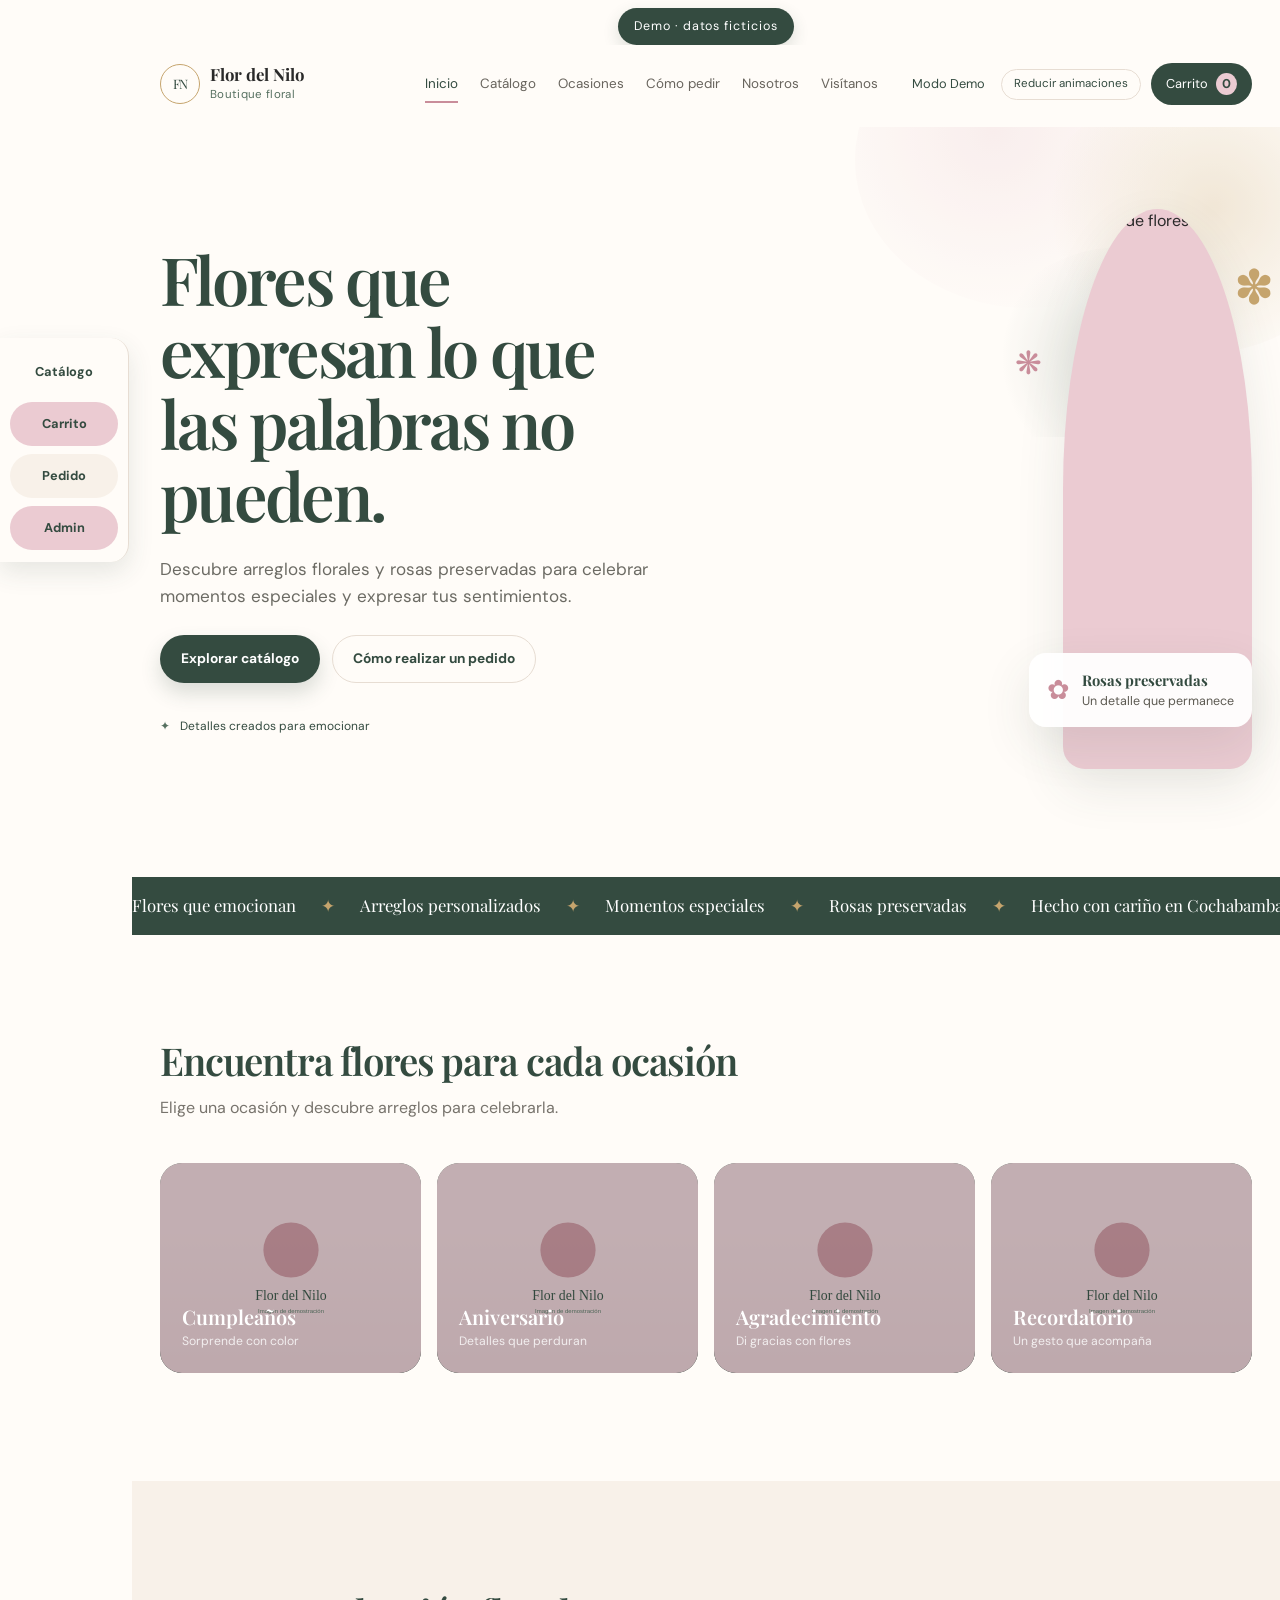
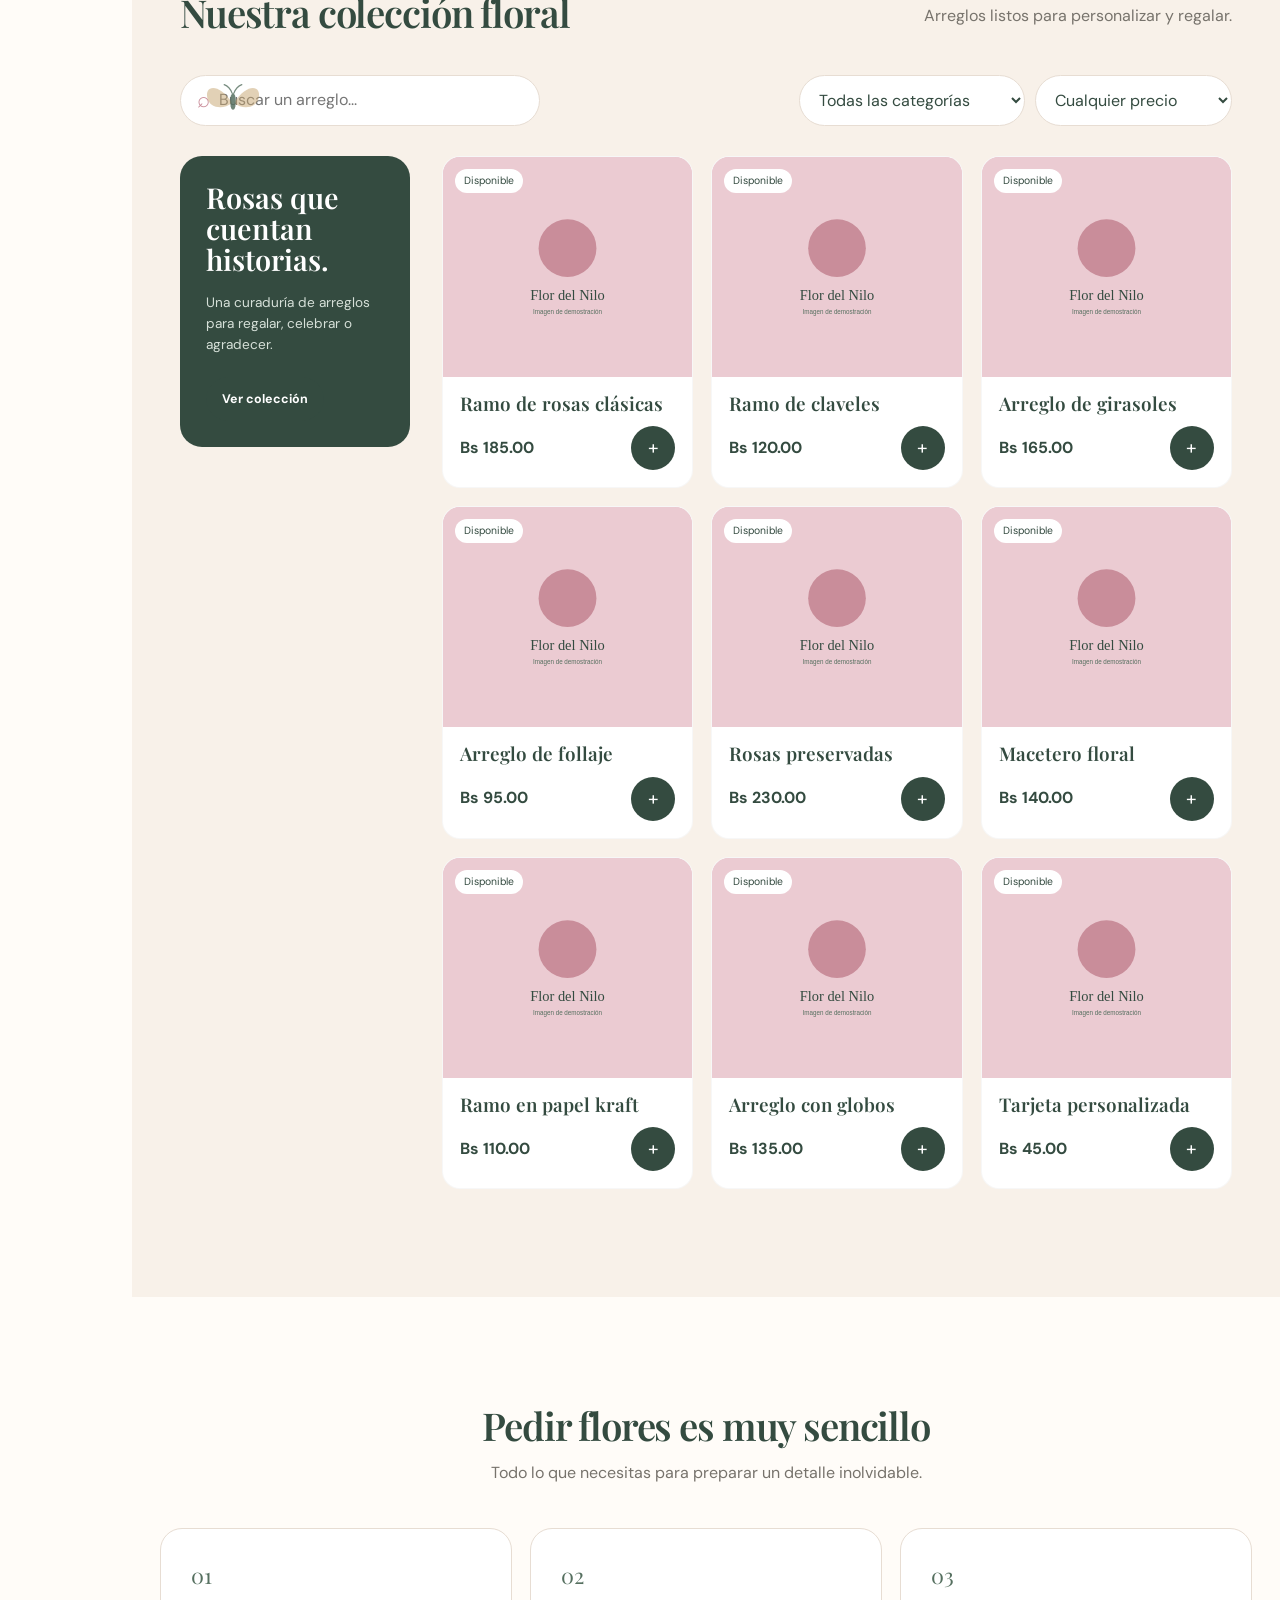
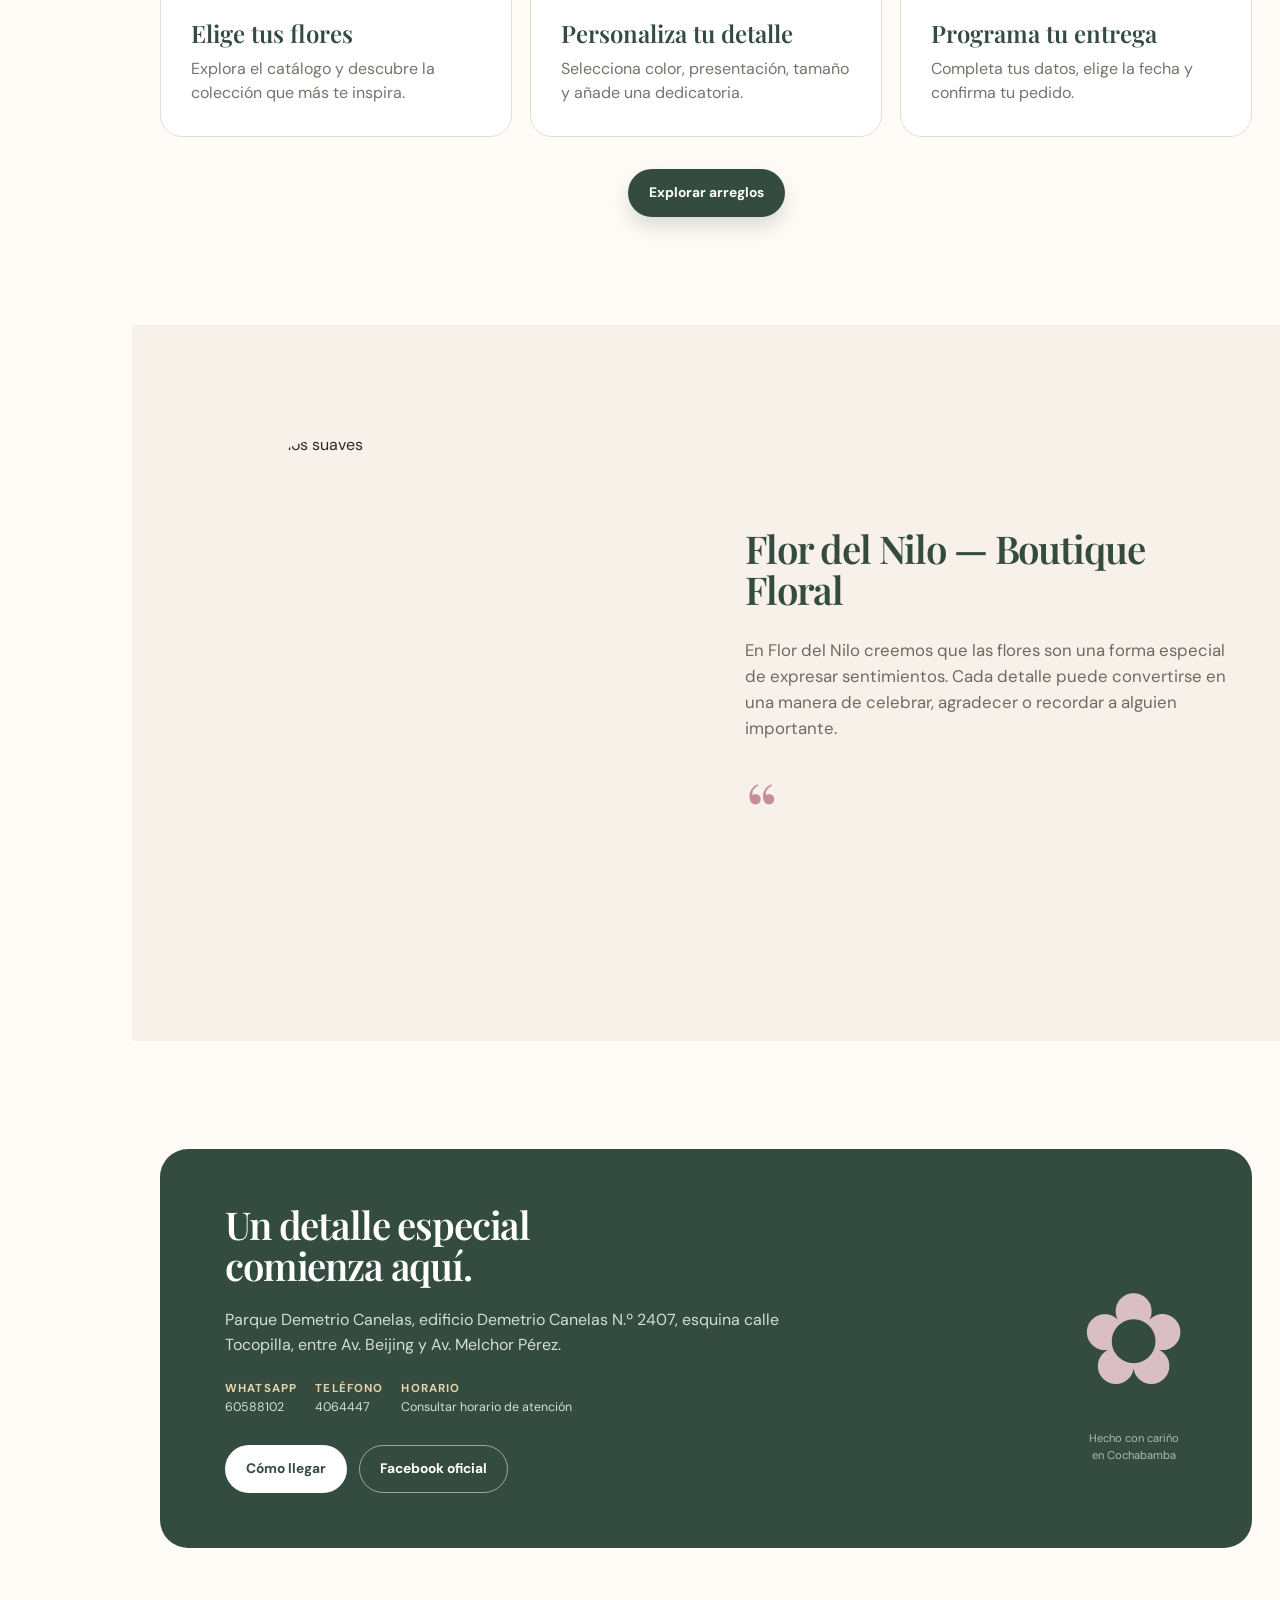
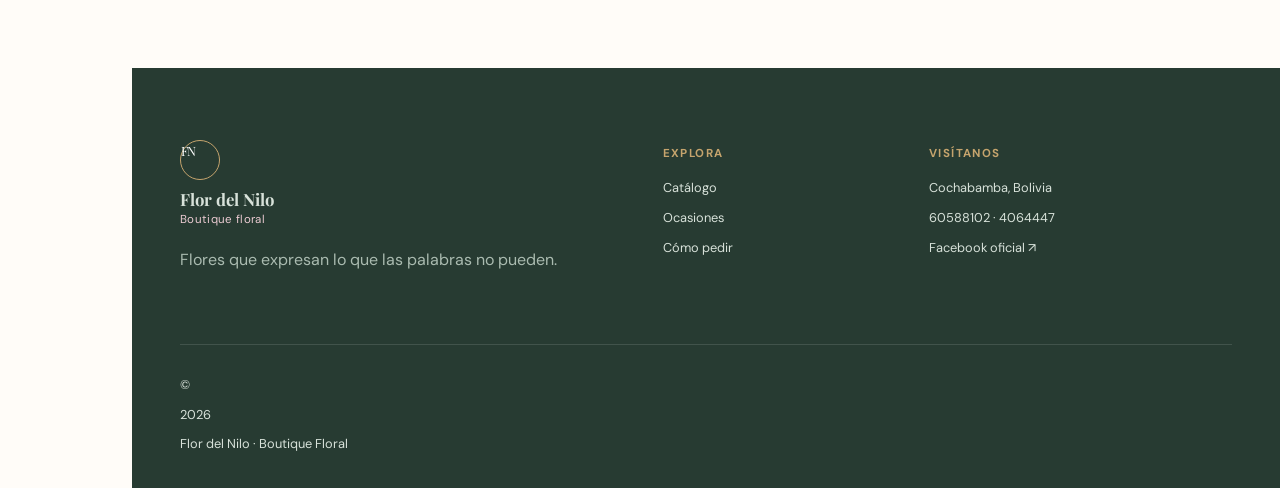
==== commit 3aeac170: "feat: arreglo de animaciones" ====
--- a/index.html
+++ b/index.html
@@ -2,7 +2,7 @@
 <html lang="es">
 <head>
   <meta charset="utf-8">
-  <meta name="viewport" content="width=device-width, initial-scale=1">
+  <meta name="viewport" content="width=device-width, initial-scale=1, viewport-fit=cover">
   <title>Flor del Nilo | Boutique Floral en Cochabamba</title>
   <meta name="description" content="Demostración de catálogo digital de arreglos florales y rosas preservadas para Flor del Nilo, Boutique Floral en Cochabamba.">
   <meta name="theme-color" content="#344b40">
@@ -17,12 +17,12 @@
 </head>
 <body>
   <a class="skip-link" href="#main-content">Saltar al contenido</a>
-  <div class="demo-ribbon">MODO DEMOSTRACIÓN · DATOS FICTICIOS</div>
+  <button class="demo-ribbon" id="demo-chip" type="button" aria-label="Abrir información de la demostración">Demo · datos ficticios</button>
   <header class="site-header" id="site-header">
     <div class="header-inner">
-      <button class="icon-button mobile-only" id="menu-toggle" aria-label="Abrir menú" aria-expanded="false">☰</button>
+      <button class="icon-button mobile-only" id="menu-toggle" type="button" aria-label="Abrir menú" aria-controls="mobile-nav" aria-expanded="false">☰</button>
       <a class="brand" href="#inicio" aria-label="Flor del Nilo, inicio">
-        <span class="brand-mark">FN</span><span><strong>Flor del Nilo</strong><small>Powered by Aethelyn Software</small></span>
+        <span class="brand-mark">FN</span><span><strong>Flor del Nilo</strong><small>Boutique floral</small></span>
       </a>
       <nav class="main-nav" id="main-nav" aria-label="Navegación principal">
         <a href="#inicio" class="active">Inicio</a><a href="#catalogo">Catálogo</a><a href="#ocasiones">Ocasiones</a><a href="#como-pedir">Cómo pedir</a><a href="#nosotros">Nosotros</a><a href="#visitanos">Visítanos</a>
@@ -32,34 +32,43 @@
     <div class="progress-bar"><span id="reading-progress"></span></div>
   </header>
 
+  <nav class="mobile-nav" id="mobile-nav" aria-label="Navegación móvil" aria-hidden="true" inert>
+    <button class="mobile-nav-close" type="button" data-nav-close aria-label="Cerrar menú">×</button>
+    <a href="#inicio" class="active">Inicio</a>
+    <a href="#catalogo">Catálogo</a>
+    <a href="#ocasiones">Ocasiones</a>
+    <a href="#como-pedir">Cómo pedir</a>
+    <a href="#nosotros">Nosotros</a>
+    <a href="#visitanos">Visítanos</a>
+  </nav>
+
   <main id="main-content">
     <section class="hero section" id="inicio">
       <div class="fx-aurora" aria-hidden="true"><span class="aurora-1"></span><span class="aurora-2"></span><span class="aurora-3"></span></div>
-      <div class="hero-copy reveal left"><span class="eyebrow">Boutique floral · Cochabamba</span><h1>Flores que expresan lo que las palabras no pueden.</h1><p>Descubre arreglos florales y rosas preservadas para celebrar momentos especiales y expresar tus sentimientos.</p><div class="button-row"><a class="button primary" href="#catalogo">Explorar catálogo</a><a class="button ghost" href="#como-pedir">Cómo realizar un pedido</a></div><div class="hero-note"><span>✦</span> Detalles creados para emocionar</div></div>
-      <div class="hero-visual reveal right"><canvas class="fx-petalos" aria-hidden="true"></canvas><div class="hero-image"><img src="https://images.unsplash.com/photo-1523438885200-e635ba2c371e?auto=format&fit=crop&w=1100&q=85" alt="Ramo de flores rosadas de demostración"></div><div class="floating-card"><span class="mini-flower">✿</span><div><strong>Rosas preservadas</strong><small>Un detalle que permanece</small></div></div><span class="floral-doodle doodle-one">✽</span><span class="floral-doodle doodle-two">❋</span></div>
+      <div class="hero-copy reveal left"><h1>Flores que expresan lo que las palabras no pueden.</h1><p>Descubre arreglos florales y rosas preservadas para celebrar momentos especiales y expresar tus sentimientos.</p><div class="button-row"><a class="button primary" href="#catalogo">Explorar catálogo</a><a class="button ghost" href="#como-pedir">Cómo realizar un pedido</a></div><div class="hero-note"><span>✦</span> Detalles creados para emocionar</div></div>
+      <div class="hero-visual reveal right"><canvas class="fx-petalos" aria-hidden="true"></canvas><div class="hero-image"><img src="https://images.unsplash.com/photo-1523438885200-e635ba2c371e?auto=format&fit=crop&w=1100&q=85" alt="Ramo de flores rosadas"></div><div class="floating-card"><span class="mini-flower">✿</span><div><strong>Rosas preservadas</strong><small>Un detalle que permanece</small></div></div><span class="floral-doodle doodle-one">✽</span><span class="floral-doodle doodle-two">❋</span></div>
     </section>
 
     <div class="marquee" aria-label="Propuesta de valor"><div class="marquee-track"><span>Flores que emocionan</span><i>✦</i><span>Arreglos personalizados</span><i>✦</i><span>Momentos especiales</span><i>✦</i><span>Rosas preservadas</span><i>✦</i><span>Hecho con cariño en Cochabamba</span><i>✦</i><span>Flores que emocionan</span><i>✦</i></div></div>
 
-    <section class="section section-tight" id="ocasiones"><div class="section-heading reveal"><span class="eyebrow fx-revelar" data-annotate="underline">El detalle perfecto</span><h2>Encuentra flores para cada ocasión</h2><p>Explora ideas de demostración y encuentra una forma especial de decirlo.</p></div><div class="occasion-grid" id="occasion-grid"></div></section>
+    <section class="section section-tight" id="ocasiones"><div class="section-heading reveal"><h2>Encuentra flores para cada ocasión</h2><p>Elige una ocasión y descubre arreglos para celebrarla.</p></div><div class="occasion-grid" id="occasion-grid"></div></section>
 
-    <section class="section catalog-section" id="catalogo"><div class="section-heading split-heading reveal"><div><span class="eyebrow">Colección floral</span><h2>Nuestra colección floral</h2></div><p>Productos, nombres y precios ficticios para presentar la experiencia digital.</p></div><div class="catalog-toolbar"><label class="search-field"><span>⌕</span><input id="product-search" type="search" placeholder="Buscar un arreglo..." aria-label="Buscar productos"></label><div class="filter-row"><select id="category-filter" aria-label="Filtrar por categoría"><option value="all">Todas las categorías</option></select><select id="price-filter" aria-label="Filtrar por precio"><option value="all">Cualquier precio</option><option value="under150">Hasta Bs 150</option><option value="150to250">Bs 150 a 250</option><option value="over250">Más de Bs 250</option></select></div></div><div class="catalog-layout"><aside class="catalog-aside"><div class="aside-card"><span class="eyebrow">Selección del mes</span><h3>Rosas que cuentan historias.</h3><p>Una curaduría de arreglos para regalar, celebrar o agradecer.</p><button class="button dark small" data-scroll-catalog>Ver colección</button></div></aside><div class="product-grid" id="product-grid"></div></div></section>
+    <section class="section catalog-section" id="catalogo"><div class="section-heading split-heading reveal"><div><h2>Nuestra colección floral</h2></div><p>Arreglos listos para personalizar y regalar.</p></div><div class="catalog-toolbar"><label class="search-field"><span>⌕</span><input id="product-search" type="search" placeholder="Buscar un arreglo..." aria-label="Buscar productos"></label><div class="filter-row"><select id="category-filter" aria-label="Filtrar por categoría"><option value="all">Todas las categorías</option></select><select id="price-filter" aria-label="Filtrar por precio"><option value="all">Cualquier precio</option><option value="under150">Hasta Bs 150</option><option value="150to250">Bs 150 a 250</option><option value="over250">Más de Bs 250</option></select></div></div><div class="catalog-layout"><aside class="catalog-aside"><div class="aside-card"><h3>Rosas que cuentan historias.</h3><p>Una curaduría de arreglos para regalar, celebrar o agradecer.</p><button class="button dark small" data-scroll-catalog>Ver colección</button></div></aside><div class="product-grid" id="product-grid"></div></div></section>
 
-    <section class="section steps-section" id="como-pedir"><div class="section-heading centered reveal"><span class="eyebrow">Una experiencia sencilla</span><h2>Pedir flores es muy sencillo</h2><p>Todo lo que necesitas para preparar un detalle inolvidable.</p></div><div class="steps-grid"><article class="step-card reveal" style="--d:0ms"><span>01</span><h3>Elige tus flores</h3><p>Explora el catálogo y descubre la colección que más te inspira.</p></article><article class="step-card reveal" style="--d:100ms"><span>02</span><h3>Personaliza tu detalle</h3><p>Selecciona color, presentación, tamaño y añade una dedicatoria.</p></article><article class="step-card reveal" style="--d:200ms"><span>03</span><h3>Programa tu entrega</h3><p>Completa la simulación de pedido con tus datos de demostración.</p></article></div><div class="center-action"><button class="button primary" data-scroll-catalog>Explorar arreglos</button></div></section>
+    <section class="section steps-section" id="como-pedir"><div class="section-heading centered reveal"><h2>Pedir flores es muy sencillo</h2><p>Todo lo que necesitas para preparar un detalle inolvidable.</p></div><div class="steps-grid"><article class="step-card reveal" style="--d:0ms"><span>01</span><h3>Elige tus flores</h3><p>Explora el catálogo y descubre la colección que más te inspira.</p></article><article class="step-card reveal" style="--d:100ms"><span>02</span><h3>Personaliza tu detalle</h3><p>Selecciona color, presentación, tamaño y añade una dedicatoria.</p></article><article class="step-card reveal" style="--d:200ms"><span>03</span><h3>Programa tu entrega</h3><p>Completa tus datos, elige la fecha y confirma tu pedido.</p></article></div><div class="center-action"><button class="button primary" data-scroll-catalog>Explorar arreglos</button></div></section>
 
-    <section class="section about-section" id="nosotros"><div class="about-image reveal left"><img src="https://images.unsplash.com/photo-1490750967868-88aa4486c946?auto=format&fit=crop&w=1000&q=85" alt="Flores de demostración en tonos suaves"></div><div class="about-copy reveal right"><span class="eyebrow fx-revelar" data-annotate="circle">Una boutique para sentir</span><h2>Flor del Nilo — Boutique Floral</h2><p>En Flor del Nilo creemos que las flores son una forma especial de expresar sentimientos. Cada detalle puede convertirse en una manera de celebrar, agradecer o recordar a alguien importante.</p><div class="quote-mark">“</div><p class="small-note">Texto institucional propuesto para esta demostración.</p></div></section>
+    <section class="section about-section" id="nosotros"><div class="about-image reveal left"><img src="https://images.unsplash.com/photo-1490750967868-88aa4486c946?auto=format&fit=crop&w=1000&q=85" alt="Flores en tonos suaves" loading="lazy" decoding="async"></div><div class="about-copy reveal right"><h2>Flor del Nilo — Boutique Floral</h2><p>En Flor del Nilo creemos que las flores son una forma especial de expresar sentimientos. Cada detalle puede convertirse en una manera de celebrar, agradecer o recordar a alguien importante.</p><div class="quote-mark">“</div></div></section>
 
-    <section class="section testimonios-section" id="testimonios"><div class="section-heading centered reveal"><span class="eyebrow">Lo que dicen</span><h2 class="fx-revelar" data-annotate="highlight">Testimonios de demostración</h2><p>Opiniones ficticias creadas solo para mostrar la experiencia del sitio.</p></div><div class="testimonios-grid"><figure class="testimonio-card"><p class="estrellas" aria-label="Valoración: 5 de 5">★★★★★</p><blockquote>El arreglo llegó a tiempo y era aún más bonito de lo que imaginaba.</blockquote><figcaption>María G. · Clienta de demostración</figcaption></figure><figure class="testimonio-card"><p class="estrellas" aria-label="Valoración: 5 de 5">★★★★★</p><blockquote>La dedicatoria quedó preciosa y el trato fue muy amable en cada paso.</blockquote><figcaption>Carlos R. · Cliente de demostración</figcaption></figure><figure class="testimonio-card"><p class="estrellas" aria-label="Valoración: 5 de 5">★★★★★</p><blockquote>Pude elegir colores y presentación sin complicaciones. Repetiría.</blockquote><figcaption>Daniela P. · Clienta de demostración</figcaption></figure></div></section>
-    <section class="section visit-section" id="visitanos"><div class="visit-card reveal"><div><span class="eyebrow">Cochabamba, Bolivia</span><h2>Un detalle especial<br>comienza aquí.</h2><p>Parque Demetrio Canelas, edificio Demetrio Canelas N.º 2407, esquina calle Tocopilla, entre Av. Beijing y Av. Melchor Pérez.</p><div class="contact-lines"><span><b>WhatsApp</b> 60588102</span><span><b>Teléfono</b> 4064447</span><span><b>Horario</b> Consultar horario de atención</span></div><div class="button-row"><a class="button light" href="https://www.google.com/maps/search/?api=1&query=Flor+del+Nilo+Boutique+Floral+Cochabamba" target="_blank" rel="noreferrer">Cómo llegar</a><a class="button outline-light" href="https://www.facebook.com/flordelniloboutiquefloral/?locale=es_LA" target="_blank" rel="noreferrer">Facebook oficial</a></div></div><div class="location-art"><span>✿</span><small>Información pública<br>pendiente de confirmación<br>comercial antes de publicar</small></div></div></section>
+    <section class="section visit-section" id="visitanos"><div class="visit-card reveal"><div><h2>Un detalle especial<br>comienza aquí.</h2><p>Parque Demetrio Canelas, edificio Demetrio Canelas N.º 2407, esquina calle Tocopilla, entre Av. Beijing y Av. Melchor Pérez.</p><div class="contact-lines"><span><b>WhatsApp</b> 60588102</span><span><b>Teléfono</b> 4064447</span><span><b>Horario</b> Consultar horario de atención</span></div><div class="button-row"><a class="button light" href="https://www.google.com/maps/search/?api=1&query=Flor+del+Nilo+Boutique+Floral+Cochabamba" target="_blank" rel="noreferrer">Cómo llegar</a><a class="button outline-light" href="https://www.facebook.com/flordelniloboutiquefloral/?locale=es_LA" target="_blank" rel="noreferrer">Facebook oficial</a></div></div><div class="location-art"><span>✿</span><small>Hecho con cariño<br>en Cochabamba</small></div></div></section>
   </main>
 
-  <footer class="site-footer" id="footer"><div class="footer-grid"><div class="footer-brand"><a class="brand light-brand" href="#inicio"><span class="brand-mark">FN</span><span><strong>Flor del Nilo</strong><small>Powered by Aethelyn Software</small></span></a><p>Flores que expresan lo que las palabras no pueden.</p></div><div><h4>Explora</h4><a href="#catalogo">Catálogo</a><a href="#ocasiones">Ocasiones</a><a href="#como-pedir">Cómo pedir</a><a href="#testimonios">Testimonios</a></div><div><h4>Visítanos</h4><span>Cochabamba, Bolivia</span><span>60588102 · 4064447</span><a href="https://www.facebook.com/flordelniloboutiquefloral/?locale=es_LA" target="_blank" rel="noreferrer">Facebook oficial ↗</a></div></div><div class="footer-bottom"><span>© <span id="current-year"></span> Flor del Nilo · Demo comercial</span><button id="admin-link" class="footer-admin">Abrir administración</button></div></footer>
-  <nav class="mobile-bottom-bar fx-dock" id="mobile-bottom-bar" aria-label="Accesos rápidos"><button type="button" data-scroll-catalog>Ver catálogo</button><button type="button" id="mobile-order">Crear pedido</button></nav>
+  <footer class="site-footer" id="footer"><div class="footer-grid"><div class="footer-brand"><a class="brand light-brand" href="#inicio"><span class="brand-mark">FN</span><span><strong>Flor del Nilo</strong><small>Boutique floral</small></span></a><p>Flores que expresan lo que las palabras no pueden.</p></div><div><h4>Explora</h4><a href="#catalogo">Catálogo</a><a href="#ocasiones">Ocasiones</a><a href="#como-pedir">Cómo pedir</a></div><div><h4>Visítanos</h4><span>Cochabamba, Bolivia</span><span>60588102 · 4064447</span><a href="https://www.facebook.com/flordelniloboutiquefloral/?locale=es_LA" target="_blank" rel="noreferrer">Facebook oficial ↗</a></div></div><div class="footer-bottom"><span>© <span id="current-year"></span> Flor del Nilo · Boutique Floral</span></div></footer>
+  <nav class="mobile-bottom-bar fx-dock" id="mobile-bottom-bar" aria-label="Accesos rápidos"><button type="button" data-scroll-catalog aria-label="Ver catálogo">Catálogo</button><button type="button" id="mobile-cart" aria-label="Abrir carrito">Carrito</button><button type="button" id="mobile-order" aria-label="Crear pedido">Pedido</button><button type="button" id="mobile-admin" aria-label="Abrir administración">Admin</button></nav>
 
-  <dialog class="modal" id="product-modal"><button class="modal-close" data-close-modal aria-label="Cerrar">×</button><div id="product-detail"></div></dialog>
-  <dialog class="modal cart-modal" id="cart-modal"><button class="modal-close" data-close-modal aria-label="Cerrar">×</button><div id="cart-content"></div></dialog>
-  <dialog class="modal checkout-modal" id="checkout-modal"><button class="modal-close" data-close-modal aria-label="Cerrar">×</button><div id="checkout-content"></div></dialog>
-  <dialog class="modal demo-modal" id="demo-modal"><button class="modal-close" data-close-modal aria-label="Cerrar">×</button><div id="demo-content"></div></dialog>
+  <dialog class="modal" id="product-modal" aria-label="Detalle del producto"><button class="modal-close" type="button" data-close-modal aria-label="Cerrar">×</button><div id="product-detail"></div></dialog>
+  <dialog class="modal cart-modal" id="cart-modal" aria-label="Carrito"><button class="modal-close" type="button" data-close-modal aria-label="Cerrar">×</button><div id="cart-content"></div></dialog>
+  <dialog class="modal checkout-modal" id="checkout-modal" aria-label="Finalizar pedido"><button class="modal-close" type="button" data-close-modal aria-label="Cerrar">×</button><div id="checkout-content"></div></dialog>
+  <dialog class="modal demo-modal" id="demo-modal" aria-label="Modo Demo"><button class="modal-close" type="button" data-close-modal aria-label="Cerrar">×</button><div id="demo-content"></div></dialog>
   <div class="toast" id="toast" role="status" aria-live="polite"></div>
   <div class="admin-shell" id="admin-shell" hidden></div>
   <script type="module" src="js/app.js"></script>
--- a/css/styles.css
+++ b/css/styles.css
@@ -1,16 +1,18 @@
-:root{--ink:#292929;--green:#344b40;--green-2:#567060;--cream:#f8f1e9;--paper:#fffcf8;--pink:#c98d9a;--pink-light:#ebcbd2;--gold:#c5a46d;--line:#e7ddd3;--white:#fff;--shadow:0 18px 50px rgba(52,75,64,.11);--radius:22px}*{box-sizing:border-box}html{scroll-behavior:smooth}body{margin:0;background:var(--paper);color:var(--ink);font-family:'DM Sans',sans-serif;font-size:16px;line-height:1.55;overflow-x:hidden}body.modal-open{overflow:hidden}button,input,select{font:inherit}button,a{transition:all .25s ease}button{cursor:pointer}a{color:inherit;text-decoration:none}.skip-link{position:fixed;left:12px;top:-60px;background:var(--green);color:#fff;padding:10px 16px;z-index:100}.skip-link:focus{top:12px}.demo-ribbon{background:var(--green);color:#fff;text-align:center;font-size:.68rem;letter-spacing:.16em;padding:7px}.site-header{position:sticky;top:0;z-index:20;background:rgba(255,252,248,.98);border-bottom:1px solid transparent;transition:transform .35s ease,box-shadow .35s ease}.site-header.compact{box-shadow:0 8px 24px rgba(52,75,64,.08);border-color:var(--line)}.site-header.hidden{transform:translateY(-100%)}.header-inner{max-width:1240px;margin:auto;display:flex;align-items:center;gap:28px;padding:18px 28px}.brand{display:flex;align-items:center;gap:10px;min-width:max-content}.brand-mark{display:grid;place-items:center;width:40px;height:40px;border:1px solid var(--gold);border-radius:50%;font-family:'Playfair Display';font-size:13px;color:var(--green);letter-spacing:-.08em}.brand strong,.brand small{display:block}.brand strong{font-family:'Playfair Display';font-size:1.05rem;line-height:1.1}.brand small{color:var(--pink);font-size:.58rem;letter-spacing:.03em;margin-top:3px}.main-nav{display:flex;align-items:center;gap:22px;margin-left:auto}.main-nav a{position:relative;color:#68645d;font-size:.84rem}.main-nav a:after{content:'';position:absolute;left:0;right:0;bottom:-8px;height:2px;background:var(--pink);transform:scaleX(0);transform-origin:left;transition:transform .25s}.main-nav a:hover,.main-nav a.active{color:var(--green)}.main-nav a.active:after{transform:scaleX(1)}.header-actions{display:flex;gap:10px;align-items:center}.text-button,.cart-button,.icon-button{border:0;background:none}.text-button{font-size:.8rem;color:var(--green)}.cart-button{background:var(--green);color:white;border-radius:99px;padding:10px 15px;font-size:.8rem}.cart-button span{background:var(--pink);border-radius:50%;padding:1px 6px;margin-left:5px}.icon-button{font-size:1.25rem;color:var(--green)}.mobile-only{display:none}.progress-bar{height:3px;background:transparent}.progress-bar span{display:block;height:100%;width:0;background:linear-gradient(90deg,var(--pink),var(--gold),var(--green))}.section{max-width:1240px;margin:auto;padding:108px 28px}.hero{min-height:670px;display:grid;grid-template-columns:1fr 1fr;align-items:center;gap:70px;padding-top:82px}.eyebrow{display:block;text-transform:uppercase;letter-spacing:.18em;font-size:.7rem;color:var(--pink);font-weight:700;margin-bottom:16px}.hero h1,h2,h3{font-family:'Playfair Display',serif;font-weight:600;line-height:1.08;margin:0}.hero h1{font-size:clamp(2.9rem,5.2vw,5.5rem);max-width:680px;color:var(--green);letter-spacing:-.04em}.hero p{max-width:500px;color:#6c6b64;font-size:1.07rem;margin:26px 0}.button-row{display:flex;gap:12px;flex-wrap:wrap}.button{display:inline-flex;align-items:center;justify-content:center;min-height:46px;padding:12px 20px;border-radius:99px;font-weight:700;font-size:.86rem;border:1px solid transparent}.button.primary{background:var(--green);color:white;box-shadow:0 10px 20px rgba(52,75,64,.18)}.button.primary:hover,.button.dark:hover{background:#24362e;transform:translateY(-2px)}.button.ghost{border-color:var(--line);color:var(--green);background:transparent}.button.ghost:hover{border-color:var(--green)}.button.dark{background:var(--green);color:#fff}.button.light{background:#fff;color:var(--green)}.button.outline-light{border-color:rgba(255,255,255,.5);color:#fff}.button.small{padding:9px 15px;min-height:40px;font-size:.78rem}.hero-note{margin-top:34px;color:var(--green);font-size:.75rem}.hero-note span{color:var(--gold);margin-right:7px}.hero-visual{position:relative;max-width:540px;margin-left:auto}.hero-image{height:560px;border-radius:50% 50% 22px 22px;overflow:hidden;background:var(--pink-light);box-shadow:var(--shadow)}.hero-image img,.about-image img{width:100%;height:100%;object-fit:cover}.floating-card{position:absolute;left:-34px;bottom:42px;background:rgba(255,255,255,.94);padding:16px 18px;border-radius:17px;display:flex;gap:12px;align-items:center;box-shadow:var(--shadow)}.mini-flower{font-size:1.7rem;color:var(--pink)}.floating-card strong,.floating-card small{display:block}.floating-card strong{font-family:'Playfair Display';font-size:.92rem;color:var(--green)}.floating-card small{font-size:.7rem;color:#817c74}.floral-doodle{position:absolute;color:var(--gold);font-size:3rem}.doodle-one{right:-22px;top:42px}.doodle-two{left:-48px;top:130px;color:var(--pink);font-size:2rem}.marquee{overflow:hidden;background:var(--green);color:#fff;padding:15px 0;white-space:nowrap}.marquee-track{display:inline-flex;align-items:center;gap:25px;animation:marquee 32s linear infinite;font-family:'Playfair Display';font-size:1.05rem}.marquee i{color:var(--gold);font-style:normal}@keyframes marquee{to{transform:translateX(-50%)}}.section-tight{padding-top:105px}.section-heading{max-width:650px;margin-bottom:42px}.section-heading.centered{text-align:center;margin-left:auto;margin-right:auto}.section-heading h2,.about-copy h2,.visit-card h2{font-size:clamp(2rem,3vw,3.15rem);color:var(--green);letter-spacing:-.03em}.section-heading p{color:#77736c;margin-top:15px}.split-heading{display:flex;justify-content:space-between;gap:40px;align-items:end;max-width:none}.split-heading p{max-width:320px;margin-bottom:4px}.occasion-grid{display:grid;grid-template-columns:repeat(4,1fr);gap:16px}.occasion-card{position:relative;min-height:210px;border-radius:var(--radius);padding:22px;color:#fff;overflow:hidden;background:var(--green);display:flex;flex-direction:column;justify-content:end}.occasion-card:before{content:'';position:absolute;inset:0;background:linear-gradient(0deg,rgba(27,44,36,.8),transparent 70%)}.occasion-card img{position:absolute;inset:0;width:100%;height:100%;object-fit:cover;opacity:.78;transition:transform .4s}.occasion-card:hover img{transform:scale(1.06)}.occasion-card>*:not(img){position:relative;z-index:1}.occasion-card h3{font-size:1.25rem}.occasion-card p{margin:5px 0 0;font-size:.76rem;color:rgba(255,255,255,.8)}.catalog-section{background:var(--cream);max-width:none;padding-left:max(28px,calc((100vw - 1184px)/2));padding-right:max(28px,calc((100vw - 1184px)/2))}.catalog-toolbar{display:flex;gap:14px;justify-content:space-between;margin-bottom:30px}.search-field{display:flex;align-items:center;gap:9px;background:#fff;border:1px solid var(--line);border-radius:99px;padding:0 16px;max-width:360px;flex:1}.search-field span{font-size:1.4rem;color:var(--pink)}.search-field input{border:0;outline:0;width:100%;padding:12px 0;background:transparent}.filter-row{display:flex;gap:10px}.filter-row select{border:1px solid var(--line);border-radius:99px;background:#fff;color:var(--green);padding:0 38px 0 15px;min-height:44px}.catalog-layout{display:grid;grid-template-columns:230px 1fr;gap:32px}.aside-card{background:var(--green);color:white;border-radius:var(--radius);padding:26px;position:sticky;top:100px}.aside-card h3{font-size:1.8rem}.aside-card p{font-size:.85rem;color:#d6e0d8;margin:17px 0 22px}.product-grid{display:grid;grid-template-columns:repeat(3,1fr);gap:18px}.product-card{background:#fff;border-radius:18px;overflow:hidden;position:relative;border:1px solid rgba(0,0,0,.03)}.product-card:hover{transform:translateY(-4px);box-shadow:var(--shadow)}.product-image{height:220px;overflow:hidden;background:var(--pink-light);position:relative}.product-image img{width:100%;height:100%;object-fit:cover;transition:transform .4s}.product-card:hover .product-image img{transform:scale(1.05)}.availability{position:absolute;top:12px;left:12px;background:#fff;padding:4px 9px;border-radius:99px;font-size:.65rem;color:var(--green)}.product-body{padding:17px}.product-body h3{font-size:1.18rem;color:var(--green)}.product-meta{display:flex;justify-content:space-between;align-items:center;margin-top:12px}.product-price{font-weight:700;color:var(--pink)}.add-button{width:33px;height:33px;border-radius:50%;border:0;background:var(--green);color:white;font-size:1.2rem}.steps-section{background:var(--paper)}.steps-grid{display:grid;grid-template-columns:repeat(3,1fr);gap:18px}.step-card{border:1px solid var(--line);border-radius:var(--radius);padding:30px;background:#fff}.step-card span{color:var(--pink);font-family:'Playfair Display';font-size:1.35rem}.step-card h3{color:var(--green);font-size:1.5rem;margin:28px 0 10px}.step-card p{color:#77736c;margin:0}.center-action{text-align:center;margin-top:32px}.about-section{display:grid;grid-template-columns:1fr 1fr;gap:78px;align-items:center;background:var(--cream);max-width:none;padding-left:max(28px,calc((100vw - 1184px)/2));padding-right:max(28px,calc((100vw - 1184px)/2))}.about-image{height:500px;border-radius:180px 180px 22px 22px;overflow:hidden}.about-copy{max-width:500px}.about-copy>p:not(.small-note){color:#6d6a62;font-size:1.05rem;margin-top:26px}.quote-mark{font-family:'Playfair Display';font-size:5rem;color:var(--pink);line-height:.7;margin-top:40px}.small-note{font-size:.75rem;color:#999}.visit-section{padding-bottom:120px}.visit-card{background:var(--green);border-radius:28px;padding:55px 65px;color:white;display:flex;justify-content:space-between;align-items:center;overflow:hidden;position:relative}.visit-card h2{color:white}.visit-card p{color:#d4ded6;max-width:590px;margin:22px 0}.contact-lines{display:flex;flex-wrap:wrap;gap:18px;color:#d4ded6;font-size:.78rem;margin:22px 0 28px}.contact-lines b{display:block;color:var(--gold);font-size:.65rem;text-transform:uppercase;letter-spacing:.1em}.location-art{text-align:center;color:var(--pink-light);font-family:'Playfair Display';font-size:8rem;opacity:.9}.location-art small{display:block;font: .7rem 'DM Sans';line-height:1.5;color:#b9c9bd}.site-footer{background:#273b32;color:#d8e2da;padding:62px max(28px,calc((100vw - 1184px)/2)) 24px}.footer-grid{display:grid;grid-template-columns:2fr 1fr 1.4fr;gap:50px;padding-bottom:55px}.light-brand{color:white}.light-brand .brand-mark{color:white;border-color:var(--gold)}.light-brand small{color:var(--pink-light)}.footer-brand p{color:#aabbb0;margin-top:19px}.site-footer h4{color:var(--gold);font-size:.72rem;text-transform:uppercase;letter-spacing:.12em}.site-footer a,.site-footer span{display:block;font-size:.8rem;margin:10px 0;color:#d8e2da}.footer-bottom{border-top:1px solid rgba(255,255,255,.12);padding-top:20px;display:flex;justify-content:space-between;gap:20px;font-size:.72rem;color:#9eafa4}.footer-admin{border:0;background:none;color:var(--pink-light);font-size:.72rem}.mobile-bottom-bar{display:none}.modal{border:0;border-radius:24px;max-width:min(800px,calc(100% - 28px));width:100%;padding:0;background:#fff;color:var(--ink);box-shadow:0 25px 100px rgba(0,0,0,.28)}.modal::backdrop{background:rgba(25,35,30,.6);backdrop-filter:blur(4px)}.modal-close{position:absolute;right:15px;top:12px;border:0;background:rgba(255,255,255,.9);width:34px;height:34px;border-radius:50%;z-index:2;font-size:1.5rem;color:var(--green)}#product-detail{display:grid;grid-template-columns:1fr 1fr}.detail-image{min-height:470px}.detail-image img{width:100%;height:100%;object-fit:cover;border-radius:24px 0 0 24px}.detail-copy{padding:42px 35px}.detail-copy h2{color:var(--green);font-size:2.2rem}.detail-copy>p{color:#777;margin:15px 0}.detail-price{font-size:1.4rem;color:var(--pink);font-weight:700}.option-group{border:0;margin:18px 0 0;padding:0}.option-group legend{font-size:.75rem;font-weight:700;color:var(--green);margin-bottom:7px}.option-options{display:flex;gap:6px;flex-wrap:wrap}.option-options label{border:1px solid var(--line);border-radius:99px;padding:7px 10px;font-size:.72rem;cursor:pointer}.option-options input{accent-color:var(--green);margin-right:3px}.detail-copy textarea{width:100%;border:1px solid var(--line);border-radius:12px;padding:10px;resize:vertical}.qty-control{display:flex;align-items:center;gap:14px;margin:18px 0}.qty-control button{width:30px;height:30px;border-radius:50%;border:1px solid var(--line);background:white}.cart-modal{max-width:650px;padding:35px}.cart-modal h2,.checkout-modal h2,.demo-modal h2{font-size:2rem;color:var(--green)}.cart-item{display:flex;gap:13px;align-items:center;padding:15px 0;border-bottom:1px solid var(--line)}.cart-item img{width:62px;height:62px;object-fit:cover;border-radius:12px}.cart-item-main{flex:1}.cart-item-main strong,.cart-item-main small{display:block}.cart-item-main small{color:#888;font-size:.72rem}.cart-item-price{font-weight:700;color:var(--pink)}.remove-button{border:0;background:none;color:#a55;font-size:.75rem}.cart-total{display:flex;justify-content:space-between;padding:22px 0;font-size:1.15rem}.cart-empty{text-align:center;padding:38px 15px;color:#777}.checkout-modal{max-width:700px;padding:35px}.checkout-steps{display:flex;gap:8px;margin:20px 0}.checkout-steps span{flex:1;height:5px;border-radius:9px;background:var(--line)}.checkout-steps span.on{background:var(--pink)}.checkout-form{display:grid;grid-template-columns:1fr 1fr;gap:14px}.checkout-form label{font-size:.78rem;color:var(--green);font-weight:700}.checkout-form input,.checkout-form select,.checkout-form textarea{width:100%;margin-top:5px;border:1px solid var(--line);border-radius:11px;padding:11px;background:#fff}.checkout-form .full{grid-column:1/-1}.checkout-actions{display:flex;justify-content:space-between;margin-top:22px}.demo-modal{max-width:540px;padding:35px}.demo-list{display:grid;gap:10px;margin:20px 0}.demo-list button{text-align:left;border:1px solid var(--line);background:#fff;border-radius:14px;padding:14px;color:var(--green)}.demo-list button:hover{background:var(--cream);border-color:var(--pink)}.toast{position:fixed;bottom:25px;right:25px;z-index:60;background:var(--green);color:white;padding:13px 18px;border-radius:13px;box-shadow:var(--shadow);transform:translateY(130%);opacity:0;transition:.3s}.toast.show{transform:translateY(0);opacity:1}.admin-shell{position:fixed;inset:0;z-index:50;background:var(--paper);overflow:auto}.admin-shell[hidden]{display:none}.admin-layout{min-height:100vh;display:grid;grid-template-columns:240px 1fr}.admin-sidebar{background:var(--green);color:white;padding:25px 18px}.admin-sidebar .brand{margin-bottom:45px}.admin-sidebar .brand strong{color:white}.admin-nav button{display:block;width:100%;text-align:left;background:none;border:0;color:#cbd8cf;padding:12px 14px;border-radius:10px;font-size:.86rem}.admin-nav button.active,.admin-nav button:hover{background:rgba(255,255,255,.12);color:white}.admin-main{padding:35px max(25px,calc((100vw - 1180px)/2));background:#fbfaf7}.admin-top{display:flex;justify-content:space-between;align-items:start;gap:20px;margin-bottom:28px}.admin-top h1{font-family:'Playfair Display';color:var(--green);font-size:2.4rem}.admin-kicker{color:var(--pink);text-transform:uppercase;letter-spacing:.14em;font-size:.7rem}.admin-close{border:1px solid var(--line);background:white;border-radius:99px;padding:10px 14px;color:var(--green)}.metrics-grid{display:grid;grid-template-columns:repeat(4,1fr);gap:14px}.metric-card{background:white;border:1px solid var(--line);padding:20px;border-radius:16px;position:relative;overflow:hidden}
-.metric-card>*{position:relative;z-index:1}.metric-card small{display:block;color:#888;font-size:.72rem}.metric-card strong{font-family:'Playfair Display';font-size:2rem;color:var(--green)}.admin-panels{display:grid;grid-template-columns:1.3fr 1fr;gap:18px;margin-top:18px}.admin-panel{background:white;border:1px solid var(--line);border-radius:16px;padding:22px}.admin-panel h3{font-size:1.25rem;color:var(--green);margin-bottom:18px}.bar-chart{display:flex;align-items:end;gap:10px;height:180px;border-bottom:1px solid var(--line);padding:0 10px}.bar-chart i{display:block;flex:1;background:linear-gradient(var(--pink),var(--gold));border-radius:7px 7px 0 0;min-height:8px;position:relative}.bar-chart i span{position:absolute;bottom:-25px;left:50%;transform:translateX(-50%);font-size:.65rem;color:#888;font-style:normal}.status-list{display:grid;gap:13px}.status-row{display:flex;justify-content:space-between;font-size:.82rem}.status-row span:first-child:before{content:' ';display:inline-block;width:8px;height:8px;border-radius:50%;background:var(--pink);margin-right:8px}.admin-table-wrap{overflow:auto}.admin-table{width:100%;border-collapse:collapse;font-size:.78rem}.admin-table th,.admin-table td{text-align:left;padding:13px 8px;border-bottom:1px solid var(--line);white-space:nowrap}.admin-table th{color:#888;font-weight:500}.status-pill{border-radius:99px;background:var(--cream);color:var(--green);padding:5px 9px;font-size:.65rem}.admin-select{border:1px solid var(--line);border-radius:8px;padding:6px;background:#fff;font-size:.7rem}.admin-actions{display:flex;gap:8px;margin-bottom:18px}.admin-actions input{border:1px solid var(--line);border-radius:99px;padding:10px 14px;min-width:220px}.admin-actions button{border:0;border-radius:99px;padding:10px 16px;background:var(--green);color:#fff;font-size:.78rem}.calendar-grid{display:grid;grid-template-columns:repeat(7,1fr);gap:5px}.calendar-grid>span{font-size:.68rem;color:#888;text-align:center;padding:6px}.calendar-day{min-height:65px;border:1px solid var(--line);background:#fff;border-radius:8px;padding:6px;font-size:.72rem}.calendar-day.has-order{border-color:var(--pink);background:#fff7f8}.calendar-day em{display:block;background:var(--pink);color:white;border-radius:5px;padding:2px 4px;font-style:normal;font-size:.58rem;margin-top:4px;overflow:hidden}.reveal{opacity:1;transform:none}.js-ready .reveal{opacity:0;transform:translateY(20px);transition:opacity .7s ease,transform .7s ease;transition-delay:var(--d,0ms)}.js-ready .reveal.left{transform:translateX(-24px)}.js-ready .reveal.right{transform:translateX(24px)}.js-ready .reveal.is-visible{opacity:1;transform:none}@media(max-width:980px){.main-nav{gap:14px}.hero{gap:35px}.occasion-grid{grid-template-columns:repeat(2,1fr)}.catalog-layout{grid-template-columns:1fr}.catalog-aside{display:none}.product-grid{grid-template-columns:repeat(3,1fr)}.about-section{gap:40px}.location-art{font-size:6rem}}@media(max-width:860px){.header-inner{padding:13px 18px}.mobile-only{display:block}.main-nav{position:fixed;inset:0;background:var(--green);display:flex;flex-direction:column;justify-content:center;align-items:center;gap:25px;transform:translateX(100%);transition:transform .3s}.main-nav.open{transform:none}.main-nav a{color:#fff;font-size:1.3rem}.main-nav a.active:after{background:var(--pink-light)}.header-actions{margin-left:auto}.text-button{display:none}.hero{grid-template-columns:1fr;min-height:auto;padding-top:60px}.hero-copy{order:2}.hero-visual{order:1;width:min(100%,520px);margin:auto}.hero-image{height:420px}.about-section{grid-template-columns:1fr}.about-image{height:400px;max-width:500px}.steps-grid{grid-template-columns:1fr}.metrics-grid{grid-template-columns:repeat(2,1fr)}.admin-panels{grid-template-columns:1fr}.admin-layout{grid-template-columns:1fr}.admin-sidebar{display:none}.admin-main{padding:24px 18px}}@media(min-width:601px){body{padding-left:132px}}
-@media(max-width:600px){body{font-size:15px}.demo-ribbon{font-size:.56rem}.brand strong{font-size:.9rem}.brand-mark{width:34px;height:34px}.brand small{font-size:.5rem}.cart-button{padding:8px 11px}.section{padding:75px 18px}.hero h1{font-size:clamp(2.55rem,13vw,4rem)}.hero p{font-size:.98rem}.hero-image{height:360px}.floating-card{left:10px;bottom:22px}.doodle-two{left:0}.split-heading{display:block}.catalog-toolbar{display:block}.filter-row{overflow:auto;margin-top:10px}.filter-row select{min-width:max-content}.product-grid{grid-template-columns:repeat(2,1fr);gap:10px}.product-image{height:160px}.product-body{padding:12px}.product-body h3{font-size:.96rem}.product-price{font-size:.82rem}.occasion-grid{display:flex;overflow:auto;margin-right:-18px;padding-right:18px}.occasion-card{min-width:190px}.visit-card{padding:32px 24px;display:block}.location-art{display:none}.footer-grid{grid-template-columns:1fr 1fr;gap:25px}.footer-brand{grid-column:1/-1}.footer-bottom{display:block}.footer-admin{margin-top:12px}#product-detail{display:block}.detail-image{min-height:290px;height:290px}.detail-image img{border-radius:24px 24px 0 0}.detail-copy{padding:28px 22px}.detail-copy h2{font-size:1.9rem}.checkout-form{grid-template-columns:1fr}.checkout-form .full{grid-column:auto}.cart-modal,.checkout-modal,.demo-modal{padding:28px 20px}.admin-top h1{font-size:1.9rem}.metrics-grid{gap:8px}.metric-card{padding:14px}.metric-card strong{font-size:1.6rem}.calendar-day{min-height:53px;font-size:.65rem}.calendar-day em{font-size:.5rem}}@media(prefers-reduced-motion:reduce){*,*:before,*:after{scroll-behavior:auto!important;animation:none!important;transition-duration:.01ms!important}.js-ready .reveal{opacity:1;transform:none}}
-.testimonios-section{background:var(--paper);max-width:none;border-top:1px solid var(--line);padding:130px max(28px,calc((100vw - 1184px)/2))}
-.testimonios-section .section-heading{margin-bottom:56px}
-.testimonios-grid{display:grid;grid-template-columns:repeat(3,1fr);gap:28px;margin-top:0}
-.testimonio-card{margin:0;padding:34px 32px;min-height:230px;border:1px solid var(--line);border-top:3px solid var(--pink);border-radius:var(--radius);background:#fff;box-shadow:0 6px 18px rgba(52,75,64,.09);contain:paint;display:flex;flex-direction:column;justify-content:space-between;gap:18px;transition:box-shadow .25s ease}
-.testimonio-card:hover{box-shadow:0 10px 26px rgba(52,75,64,.12)}
-.testimonio-card .estrellas{margin:0;color:#806438;font-size:1rem;letter-spacing:.14em}
-.testimonio-card blockquote{margin:0;color:var(--green);font-family:'Playfair Display';font-size:1.18rem;line-height:1.55}
-.testimonio-card figcaption{font-size:.8rem;color:#77736c}
-@media(max-width:900px){.testimonios-grid{grid-template-columns:1fr;gap:22px}}
-@media(max-width:900px){.testimonios-section{padding:92px 18px}.testimonio-card{min-height:0;padding:28px 24px}}
-.stock-bar{display:block;height:5px;margin-top:7px;border-radius:99px;background:var(--cream);overflow:hidden}
-.stock-bar i{display:block;height:100%;border-radius:99px;background:var(--green-2)}
-.stock-bar.bajo i{background:var(--pink)}
+:root{--ink:#292929;--green:#344b40;--green-2:#567060;--cream:#f8f1e9;--paper:#fffcf8;--pink:#c98d9a;--pink-light:#ebcbd2;--gold:#c5a46d;--line:#e7ddd3;--white:#fff;--shadow:0 18px 50px rgba(52,75,64,.11);--radius:22px}*{box-sizing:border-box}html{scroll-behavior:smooth}body{margin:0;background:var(--paper);color:var(--ink);font-family:'DM Sans',sans-serif;font-size:16px;line-height:1.55;overflow-x:hidden}body.modal-open{overflow:hidden}button,input,select{font:inherit}button,a{transition:all .25s ease}button{cursor:pointer}a{color:inherit;text-decoration:none}.skip-link{position:fixed;left:12px;top:-60px;background:var(--green);color:#fff;padding:10px 16px;z-index:100}.skip-link:focus{top:12px}.demo-ribbon{display:block;width:max-content;margin:8px auto 0;border:0;border-radius:99px;background:var(--green);color:#fff;text-align:center;font-size:.78rem;letter-spacing:.08em;padding:9px 16px;box-shadow:0 6px 16px rgba(52,75,64,.16)}.site-header{position:sticky;top:0;z-index:20;background:rgba(255,252,248,.98);border-bottom:1px solid transparent;transition:transform .35s ease,box-shadow .35s ease}.site-header.compact{box-shadow:0 8px 24px rgba(52,75,64,.08);border-color:var(--line)}.header-inner{max-width:1240px;margin:auto;display:flex;align-items:center;gap:28px;padding:18px 28px}.brand{display:flex;align-items:center;gap:10px;min-width:max-content}.brand-mark{display:grid;place-items:center;width:40px;height:40px;border:1px solid var(--gold);border-radius:50%;font-family:'Playfair Display';font-size:13px;color:var(--green);letter-spacing:-.08em}.brand strong,.brand small{display:block}.brand strong{font-family:'Playfair Display';font-size:1.05rem;line-height:1.1}.brand small{color:var(--green-2);font-size:.72rem;letter-spacing:.03em;margin-top:3px}.main-nav{display:flex;align-items:center;gap:22px;margin-left:auto}.main-nav a{position:relative;color:#68645d;font-size:.84rem}.main-nav a:after{content:'';position:absolute;left:0;right:0;bottom:-8px;height:2px;background:var(--pink);transform:scaleX(0);transform-origin:left;transition:transform .25s}.main-nav a:hover,.main-nav a.active{color:var(--green)}.main-nav a.active:after{transform:scaleX(1)}.header-actions{display:flex;gap:10px;align-items:center}.text-button,.cart-button,.icon-button{border:0;background:none}.text-button{font-size:.8rem;color:var(--green)}.cart-button{background:var(--green);color:white;border-radius:99px;padding:10px 15px;font-size:.8rem}.cart-button span{background:var(--pink-light);color:var(--green);font-weight:700;border-radius:50%;padding:1px 6px;margin-left:5px}.icon-button{font-size:1.25rem;color:var(--green);min-width:44px;min-height:44px}.remove-button{width:44px;height:44px}.mobile-only{display:none}.mobile-nav{display:none}.progress-bar{height:3px;background:transparent}.progress-bar span{display:block;height:100%;width:0;background:linear-gradient(90deg,var(--pink),var(--gold),var(--green))}.section{max-width:1240px;margin:auto;padding:108px 28px}.hero{min-height:670px;display:grid;grid-template-columns:1fr 1fr;align-items:center;gap:70px;padding-top:82px}.hero h1,h2,h3{font-family:'Playfair Display',serif;font-weight:600;line-height:1.08;margin:0}.hero h1{font-size:clamp(2.9rem,5.2vw,5.5rem);max-width:680px;color:var(--green);letter-spacing:-.04em}.hero p{max-width:500px;color:#6c6b64;font-size:1.07rem;margin:26px 0}.button-row{display:flex;gap:12px;flex-wrap:wrap}.button{display:inline-flex;align-items:center;justify-content:center;min-height:46px;padding:12px 20px;border-radius:99px;font-weight:700;font-size:.86rem;border:1px solid transparent}.button.primary{background:var(--green);color:white;box-shadow:0 10px 20px rgba(52,75,64,.18)}.button.primary:hover,.button.dark:hover{background:#24362e;transform:translateY(-2px)}.button.ghost{border-color:var(--line);color:var(--green);background:transparent}.button.ghost:hover{border-color:var(--green)}.button.dark{background:var(--green);color:#fff}.button.light{background:#fff;color:var(--green)}.button.outline-light{border-color:rgba(255,255,255,.5);color:#fff}.button.small{padding:9px 15px;min-height:44px;font-size:.78rem}.hero-note{margin-top:34px;color:var(--green);font-size:.75rem}.hero-note span{color:var(--green-2);margin-right:7px}.hero-visual{position:relative;max-width:540px;margin-left:auto}.hero-image{height:560px;border-radius:50% 50% 22px 22px;overflow:hidden;background:var(--pink-light);box-shadow:var(--shadow)}.hero-image img,.about-image img{width:100%;height:100%;object-fit:cover}.floating-card{position:absolute;left:-34px;bottom:42px;background:rgba(255,255,255,.94);padding:16px 18px;border-radius:17px;display:flex;gap:12px;align-items:center;box-shadow:var(--shadow)}.mini-flower{font-size:1.7rem;color:var(--pink)}.floating-card strong,.floating-card small{display:block}.floating-card strong{font-family:'Playfair Display';font-size:.92rem;color:var(--green)}.floating-card small{font-size:.78rem;color:#5c5951}.floral-doodle{position:absolute;color:var(--gold);font-size:3rem}.doodle-one{right:-22px;top:42px}.doodle-two{left:-48px;top:130px;color:var(--pink);font-size:2rem}.marquee{overflow:hidden;background:var(--green);color:#fff;padding:15px 0;white-space:nowrap}.marquee-track{display:inline-flex;align-items:center;gap:25px;font-family:'Playfair Display';font-size:1.05rem}.marquee i{color:var(--gold);font-style:normal}.section-tight{padding-top:105px}.section-heading{max-width:650px;margin-bottom:42px}.section-heading.centered{text-align:center;margin-left:auto;margin-right:auto}.section-heading h2,.about-copy h2,.visit-card h2{font-size:clamp(2rem,3vw,3.15rem);color:var(--green);letter-spacing:-.03em}.section-heading p{color:#77736c;margin-top:15px}.split-heading{display:flex;justify-content:space-between;gap:40px;align-items:end;max-width:none}.split-heading p{max-width:320px;margin-bottom:4px}.occasion-grid{display:grid;grid-template-columns:repeat(4,1fr);gap:16px}.occasion-card{position:relative;min-height:210px;border-radius:var(--radius);padding:22px;color:#fff;overflow:hidden;background:var(--green);display:flex;flex-direction:column;justify-content:end}.occasion-card:before{content:'';position:absolute;inset:0;background:linear-gradient(0deg,rgba(27,44,36,.8),transparent 70%)}.occasion-card img{position:absolute;inset:0;width:100%;height:100%;object-fit:cover;opacity:.78;transition:transform .4s}.occasion-card:hover img{transform:scale(1.06)}.occasion-card>*:not(img){position:relative;z-index:1}.occasion-card h3{font-size:1.25rem}.occasion-card p{margin:5px 0 0;font-size:.76rem;color:rgba(255,255,255,.8)}.catalog-section{background:var(--cream);max-width:none;padding-left:max(28px,calc((100vw - 1184px)/2));padding-right:max(28px,calc((100vw - 1184px)/2))}.catalog-toolbar{display:flex;gap:14px;justify-content:space-between;margin-bottom:30px}.search-field{display:flex;align-items:center;gap:9px;background:#fff;border:1px solid var(--line);border-radius:99px;padding:0 16px;max-width:360px;flex:1}.search-field span{font-size:1.4rem;color:var(--pink)}.search-field input{border:0;outline:0;width:100%;padding:12px 0;background:transparent}.search-field:focus-within{outline:2px solid var(--green);outline-offset:2px}.filter-row{display:flex;gap:10px}.filter-row select{border:1px solid var(--line);border-radius:99px;background:#fff;color:var(--green);padding:0 38px 0 15px;min-height:44px}.catalog-layout{display:grid;grid-template-columns:230px 1fr;gap:32px}.aside-card{background:var(--green);color:white;border-radius:var(--radius);padding:26px;position:sticky;top:100px}.aside-card h3{font-size:1.8rem}.aside-card p{font-size:.85rem;color:#d6e0d8;margin:17px 0 22px}.product-grid{display:grid;grid-template-columns:repeat(3,1fr);gap:18px}.product-card{background:#fff;border-radius:18px;overflow:hidden;position:relative;border:1px solid rgba(0,0,0,.03)}.product-card:hover{transform:translateY(-4px);box-shadow:var(--shadow)}.product-image{height:220px;overflow:hidden;background:var(--pink-light);position:relative}.product-image img{width:100%;height:100%;object-fit:cover;transition:transform .4s}.product-card:hover .product-image img{transform:scale(1.05)}.availability{position:absolute;top:12px;left:12px;background:#fff;padding:4px 9px;border-radius:99px;font-size:.65rem;color:var(--green)}.availability.out{background:#f6e2e5;color:#8f3f4d;font-weight:700}.availability-message.out{color:#8f3f4d;font-weight:600}.product-body{padding:17px}.product-body h3{font-size:1.18rem;color:var(--green)}.product-meta{display:flex;justify-content:space-between;align-items:center;margin-top:12px}.product-price{font-weight:700;color:var(--green)}.add-button{width:44px;height:44px;border-radius:50%;border:0;background:var(--green);color:white;font-size:1.2rem}.steps-section{background:var(--paper)}.steps-grid{display:grid;grid-template-columns:repeat(3,1fr);gap:18px}.step-card{border:1px solid var(--line);border-radius:var(--radius);padding:30px;background:#fff}.step-card span{color:var(--green-2);font-family:'Playfair Display';font-size:1.35rem}.step-card h3{color:var(--green);font-size:1.5rem;margin:28px 0 10px}.step-card p{color:#77736c;margin:0}.center-action{text-align:center;margin-top:32px}.about-section{display:grid;grid-template-columns:1fr 1fr;gap:78px;align-items:center;background:var(--cream);max-width:none;padding-left:max(28px,calc((100vw - 1184px)/2));padding-right:max(28px,calc((100vw - 1184px)/2))}.about-image{height:500px;border-radius:180px 180px 22px 22px;overflow:hidden}.about-copy{max-width:500px}.about-copy>p:not(.small-note){color:#6d6a62;font-size:1.05rem;margin-top:26px}.quote-mark{font-family:'Playfair Display';font-size:5rem;color:var(--pink);line-height:.7;margin-top:40px}.small-note{font-size:.8rem;color:#6d6a62}.visit-section{padding-bottom:120px}.visit-card{background:var(--green);border-radius:28px;padding:55px 65px;color:white;display:flex;justify-content:space-between;align-items:center;overflow:hidden;position:relative}.visit-card h2{color:white}.visit-card p{color:#d4ded6;max-width:590px;margin:22px 0}.contact-lines{display:flex;flex-wrap:wrap;gap:18px;color:#d4ded6;font-size:.78rem;margin:22px 0 28px}.contact-lines b{display:block;color:#e8d3a8;font-size:.72rem;text-transform:uppercase;letter-spacing:.1em}.location-art{text-align:center;color:var(--pink-light);font-family:'Playfair Display';font-size:8rem;opacity:.9}.location-art small{display:block;font: .7rem 'DM Sans';line-height:1.5;color:#b9c9bd}.site-footer{background:#273b32;color:#d8e2da;padding:62px max(28px,calc((100vw - 1184px)/2)) 24px}.footer-grid{display:grid;grid-template-columns:2fr 1fr 1.4fr;gap:50px;padding-bottom:55px}.light-brand{color:white}.light-brand .brand-mark{color:white;border-color:var(--gold)}.light-brand small{color:var(--pink-light)}.footer-brand p{color:#aabbb0;margin-top:19px}.site-footer h4{color:var(--gold);font-size:.72rem;text-transform:uppercase;letter-spacing:.12em}.site-footer a,.site-footer span{display:block;font-size:.8rem;margin:10px 0;color:#d8e2da}.footer-bottom{border-top:1px solid rgba(255,255,255,.12);padding-top:20px;display:flex;justify-content:space-between;gap:20px;font-size:.72rem;color:#9eafa4}.footer-admin{border:0;background:none;color:var(--pink-light);font-size:.72rem}.mobile-bottom-bar{display:none}.modal{border:0;border-radius:24px;max-width:min(800px,calc(100% - 28px));width:100%;padding:0;background:#fff;color:var(--ink);box-shadow:0 25px 100px rgba(0,0,0,.28)}.modal::backdrop{background:rgba(25,35,30,.6);backdrop-filter:blur(4px)}.modal-close{position:absolute;right:15px;top:12px;border:0;background:rgba(255,255,255,.9);width:44px;height:44px;border-radius:50%;z-index:2;font-size:1.5rem;color:var(--green)}#product-detail{display:grid;grid-template-columns:1fr 1fr}.detail-image{min-height:470px}.detail-image img{width:100%;height:100%;object-fit:cover;border-radius:24px 0 0 24px}.detail-copy{padding:42px 35px}.detail-copy h2{color:var(--green);font-size:2.2rem}.detail-copy>p{color:#666;margin:15px 0}.detail-price{font-size:1.4rem;color:var(--green);font-weight:700}.option-group{border:0;margin:18px 0 0;padding:0}.option-group legend{font-size:.75rem;font-weight:700;color:var(--green);margin-bottom:7px}.option-options{display:flex;gap:6px;flex-wrap:wrap}.option-options label{border:1px solid var(--line);border-radius:99px;padding:7px 10px;font-size:.72rem;cursor:pointer}.option-options input{accent-color:var(--green);margin-right:3px}.detail-copy textarea{width:100%;border:1px solid var(--line);border-radius:12px;padding:10px;resize:vertical}.qty-control{display:flex;align-items:center;gap:14px;margin:18px 0}.qty-control button{width:44px;height:44px;border-radius:50%;border:1px solid var(--line);background:white}.cart-modal{max-width:650px;padding:35px}.cart-modal h2,.checkout-modal h2,.demo-modal h2{font-size:2rem;color:var(--green)}.cart-item{display:flex;gap:13px;align-items:center;padding:15px 0;border-bottom:1px solid var(--line)}.cart-item img{width:62px;height:62px;object-fit:cover;border-radius:12px}.cart-item-main{flex:1}.cart-item-main strong,.cart-item-main small{display:block}.cart-item-main small{color:#61655f;font-size:.72rem}.cart-item-price{font-weight:700;color:var(--green)}.remove-button{border:0;background:none;color:#a55;font-size:.75rem}.cart-total{display:flex;justify-content:space-between;padding:22px 0;font-size:1.15rem}.cart-empty{text-align:center;padding:38px 15px;color:#666}.checkout-modal{max-width:700px;padding:35px}.checkout-steps{display:flex;gap:8px;margin:20px 0}.checkout-steps{list-style:none;padding:0}.checkout-steps li{flex:1}.checkout-steps span{display:block;height:5px;border-radius:9px;background:var(--line)}.checkout-steps span.on{background:var(--pink)}.checkout-form{display:grid;grid-template-columns:1fr 1fr;gap:14px}.checkout-form label{font-size:.78rem;color:var(--green);font-weight:700}.checkout-form input,.checkout-form select,.checkout-form textarea{width:100%;margin-top:5px;border:1px solid var(--line);border-radius:11px;padding:11px;background:#fff}.checkout-form .full{grid-column:1/-1}.checkout-actions{display:flex;justify-content:space-between;margin-top:22px}.demo-modal{max-width:540px;padding:35px}.demo-list{display:grid;gap:10px;margin:20px 0}.demo-list button{text-align:left;border:1px solid var(--line);background:#fff;border-radius:14px;padding:14px;color:var(--green)}.demo-list button:hover{background:var(--cream);border-color:var(--pink)}.demo-notes{margin:16px 0 0;padding-left:18px;color:#6d6a62;font-size:.8rem}.demo-notes li+li{margin-top:6px}.toast{position:fixed;bottom:25px;right:25px;z-index:90;background:var(--green);color:white;padding:13px 18px;border-radius:13px;box-shadow:var(--shadow);transform:translateY(130%);opacity:0;transition:.3s}.toast.show{transform:translateY(0);opacity:1}.admin-shell{position:fixed;inset:0;z-index:50;background:var(--paper);overflow:auto}.admin-shell[hidden]{display:none}.admin-layout{min-height:100vh;display:grid;grid-template-columns:240px 1fr}.admin-sidebar{background:var(--green);color:white;padding:25px 18px}.admin-sidebar .brand{margin-bottom:45px}.admin-sidebar .brand strong{color:white}.admin-nav button{display:block;width:100%;text-align:left;background:none;border:0;color:#cbd8cf;padding:12px 14px;border-radius:10px;font-size:.86rem}.admin-nav button.active,.admin-nav button:hover{background:rgba(255,255,255,.12);color:white}.admin-main{padding:35px max(25px,calc((100vw - 1180px)/2));background:#fbfaf7}.admin-top{display:flex;justify-content:space-between;align-items:start;gap:20px;margin-bottom:28px}.admin-top h1{font-family:'Playfair Display';color:var(--green);font-size:2.4rem}.admin-kicker{color:var(--pink);text-transform:uppercase;letter-spacing:.14em;font-size:.7rem}.admin-close{border:1px solid var(--line);background:white;border-radius:99px;padding:10px 14px;color:var(--green)}.metrics-grid{display:grid;grid-template-columns:repeat(4,1fr);gap:14px}.metric-card{background:white;border:1px solid var(--line);padding:20px;border-radius:16px;position:relative;overflow:hidden}
+.metric-card>*{position:relative;z-index:1}.metric-card small{display:block;color:#61655f;font-size:.72rem}.metric-card strong{font-family:'Playfair Display';font-size:2rem;color:var(--green)}.admin-panels{display:grid;grid-template-columns:1.3fr 1fr;gap:18px;margin-top:18px}.admin-panel{background:white;border:1px solid var(--line);border-radius:16px;padding:22px}.admin-panel h3{font-size:1.25rem;color:var(--green);margin-bottom:18px}.bar-chart{display:flex;align-items:end;gap:10px;height:180px;border-bottom:1px solid var(--line);padding:0 10px}.bar-chart i{display:block;flex:1;background:linear-gradient(var(--pink),var(--gold));border-radius:7px 7px 0 0;min-height:8px;position:relative}.bar-chart i span{position:absolute;bottom:-25px;left:50%;transform:translateX(-50%);font-size:.65rem;color:#61655f;font-style:normal}.status-list{display:grid;gap:13px}.status-row{display:flex;justify-content:space-between;font-size:.82rem}.status-row span:first-child:before{content:' ';display:inline-block;width:8px;height:8px;border-radius:50%;background:var(--pink);margin-right:8px}.admin-table-wrap{overflow:auto}.admin-table{width:100%;border-collapse:collapse;font-size:.78rem}.admin-table th,.admin-table td{text-align:left;padding:13px 8px;border-bottom:1px solid var(--line);white-space:nowrap}.admin-table th{color:#61655f;font-weight:500}.status-pill{border-radius:99px;background:var(--cream);color:var(--green);padding:5px 9px;font-size:.65rem}.admin-select{border:1px solid var(--line);border-radius:8px;padding:6px;background:#fff;font-size:.7rem}.admin-actions{display:flex;gap:8px;margin-bottom:18px}.admin-actions input{border:1px solid var(--line);border-radius:99px;padding:10px 14px;min-width:220px}.admin-actions button{border:0;border-radius:99px;padding:10px 16px;background:var(--green);color:#fff;font-size:.78rem}.calendar-grid{display:grid;grid-template-columns:repeat(7,1fr);gap:5px}.calendar-grid>span{font-size:.68rem;color:#61655f;text-align:center;padding:6px}.calendar-day{min-height:65px;border:1px solid var(--line);background:#fff;border-radius:8px;padding:6px;font-size:.72rem}.calendar-day.has-order{border-color:var(--pink);background:#fff7f8}.calendar-day em{display:block;background:var(--pink);color:white;border-radius:5px;padding:2px 4px;font-style:normal;font-size:.58rem;margin-top:4px;overflow:hidden}.reveal{opacity:1;transform:none}@media(max-width:980px){.main-nav{gap:14px}.hero{gap:35px}.occasion-grid{grid-template-columns:repeat(2,1fr)}.catalog-layout{grid-template-columns:1fr}.catalog-aside{display:none}.product-grid{grid-template-columns:repeat(3,1fr)}.about-section{gap:40px}.location-art{font-size:6rem}}@media(max-width:860px){.header-inner{padding:13px 18px}.mobile-only{display:block}.main-nav{display:none}.mobile-nav{position:fixed;inset:0;z-index:100;display:flex;flex-direction:column;justify-content:center;align-items:center;gap:25px;background:var(--green);transform:translateX(100%);visibility:hidden;transition:transform .3s var(--fx-curva,cubic-bezier(.22,1,.36,1))}.mobile-nav.open{transform:none;visibility:visible}.mobile-nav a{display:flex;align-items:center;min-height:44px;color:#fff;font-size:1.3rem}.mobile-nav a.active{text-decoration:underline;text-decoration-color:var(--pink-light);text-underline-offset:8px}.mobile-nav-close{position:absolute;top:calc(16px + env(safe-area-inset-top));right:16px;width:44px;height:44px;border:0;border-radius:50%;background:var(--pink-light);color:var(--green);font-size:1.6rem}.header-actions{margin-left:auto}.text-button{display:none}.hero{grid-template-columns:1fr;min-height:auto;padding-top:60px}.hero-copy{order:2}.hero-visual{order:1;width:min(100%,520px);margin:auto}.hero-image{height:420px}.about-section{grid-template-columns:1fr}.about-image{height:400px;max-width:500px}.steps-grid{grid-template-columns:1fr}.metrics-grid{grid-template-columns:repeat(2,1fr)}.admin-panels{grid-template-columns:1fr}.admin-layout{grid-template-columns:1fr}.admin-sidebar{display:none}.admin-main{padding:24px 18px}}@media(min-width:601px){body{padding-left:132px}}
+@media(max-width:600px){body{font-size:15px}.demo-ribbon{font-size:.78rem;margin-top:6px}.brand strong{font-size:.9rem}.brand-mark{width:34px;height:34px}.brand small{font-size:.7rem}.cart-button{padding:8px 9px;font-size:.72rem}.header-inner{gap:10px;padding:11px 14px}.header-actions{gap:6px}.section{padding:75px 18px}.hero h1{font-size:clamp(2.55rem,13vw,4rem)}.hero p{font-size:.98rem}.hero-image{height:360px}.floating-card{left:10px;bottom:22px}.doodle-two{left:0}.split-heading{display:block}.catalog-toolbar{display:block}.filter-row{overflow:auto;margin-top:10px}.filter-row select{min-width:max-content}.product-grid{grid-template-columns:repeat(2,1fr);gap:10px}.product-image{height:160px}.product-body{padding:12px}.product-body h3{font-size:.96rem}.product-price{font-size:.82rem}.occasion-grid{display:flex;overflow:auto;margin-right:-18px;padding-right:18px}.occasion-card{min-width:190px}.visit-card{padding:32px 24px;display:block}.location-art{display:none}.footer-grid{grid-template-columns:1fr 1fr;gap:25px}.footer-brand{grid-column:1/-1}.footer-bottom{display:block}.footer-admin{margin-top:12px}#product-detail{display:block}.detail-image{min-height:290px;height:290px}.detail-image img{border-radius:24px 24px 0 0}.detail-copy{padding:28px 22px}.detail-copy h2{font-size:1.9rem}.checkout-form{grid-template-columns:1fr}.checkout-form .full{grid-column:auto}.cart-modal,.checkout-modal,.demo-modal{padding:28px 20px}.admin-top h1{font-size:1.9rem}.metrics-grid{gap:8px}.metric-card{padding:14px}.metric-card strong{font-size:1.6rem}.calendar-day{min-height:53px;font-size:.65rem}.calendar-day em{font-size:.5rem}}@media(prefers-reduced-motion:reduce){*,*:before,*:after{scroll-behavior:auto!important;animation:none!important;transition-duration:.01ms!important}.js-ready .reveal{opacity:1;transform:none}}
+
+:where(a,button,input,select,textarea):focus-visible{outline:2px solid var(--green);outline-offset:3px}
+:where(.button.light,.button.outline-light,.mobile-nav a,.mobile-nav-close,.demo-ribbon):focus-visible{outline-color:var(--pink-light)}
+section[id]{scroll-margin-top:96px}
+.occasion-card:focus-visible img{transform:scale(1.04)}
+@media(hover:none){.occasion-card:hover img{transform:none}}
+.empty-state{display:grid;gap:12px;justify-items:start}
+.order-receipt{display:grid;gap:16px}
+.receipt-id{display:inline-flex;align-items:center;gap:8px;border:1px solid var(--green);border-radius:99px;padding:8px 14px;color:var(--green);font-weight:700}
+.receipt-next{margin:0;color:#5c5951;font-size:.86rem}
+html.fx-reduced{scroll-behavior:auto}
+html.fx-reduced *,
+html.fx-reduced *::before,
+html.fx-reduced *::after{animation:none!important;transition:none!important;scroll-behavior:auto!important}
+@media(max-width:600px){.toast{right:12px;left:12px;bottom:calc(96px + env(safe-area-inset-bottom));text-align:center}}
--- a/css/animations.css
+++ b/css/animations.css
@@ -19,7 +19,8 @@
 .fx-reduced .reveal.right{opacity:1;transform:none;transition:none}
 
 @media(max-width:600px){
-  .motion-toggle{padding:6px 8px;font-size:.6rem;max-width:76px;white-space:normal;text-align:center}
+  .motion-toggle{width:44px;height:44px;padding:0;max-width:none;font-size:0;display:grid;place-items:center;white-space:nowrap}
+  .motion-toggle::after{content:'✦';font-size:1.05rem}
 }
 
 .hero{position:relative;isolation:isolate}
@@ -86,15 +87,13 @@
 @media(prefers-reduced-motion:reduce){.fx-spotlight .occasion-card::after{opacity:0!important;transition:none}}
 
 .fx-dock{position:fixed;display:flex;flex-direction:column;left:0;right:auto;top:50%;bottom:auto;z-index:15;width:auto;max-width:none;gap:8px;padding:12px 10px;border:0;border-right:1px solid var(--fx-color-line);border-radius:0 18px 18px 0;background:var(--fx-color-paper);box-shadow:var(--fx-shadow-dock);transform:translateY(-50%)}
-.fx-dock.visible{transform:translateY(-50%)}
-.fx-dock button{transform:scale(var(--fx-dock-scale,1));flex:0 0 auto;min-width:108px;padding:11px 14px;border:0;border-radius:99px;background:transparent;color:var(--fx-color-green);font-weight:700;font-size:.8rem;transition:transform var(--fx-dur-respuesta) var(--fx-curva)}
+.fx-dock button{transform:scale(var(--fx-dock-scale,1));flex:0 0 auto;min-width:108px;min-height:44px;padding:11px 14px;border:0;border-radius:99px;background:transparent;color:var(--fx-color-green);font-weight:700;font-size:.8rem;transition:transform var(--fx-dur-respuesta) var(--fx-curva)}
 .fx-dock button+button{background:var(--fx-color-petal-soft)}
 .fx-dock button:nth-child(3){background:var(--fx-color-cream)}
 .fx-dock button:focus-visible{outline:2px solid var(--fx-color-green);outline-offset:2px}
 @media(max-width:600px){
   .fx-dock{left:50%;right:auto;top:auto;bottom:calc(14px + env(safe-area-inset-bottom));z-index:70;flex-direction:row;width:max-content;max-width:calc(100% - 24px);gap:6px;padding:8px;border:1px solid var(--fx-color-line);border-radius:99px;transform:translate(-50%,0)}
-  .fx-dock.visible{transform:translate(-50%,0)}
-  .fx-dock button{min-width:0;padding:10px 13px;font-size:.72rem;line-height:1.2;text-align:center}
+  .fx-dock button{min-width:0;min-height:44px;padding:8px 10px;font-size:.74rem;line-height:1.2;text-align:center}
   .fx-whatsapp{bottom:calc(84px + env(safe-area-inset-bottom))}
 }
 .fx-reduced .fx-dock button{transform:none!important;transition:none}
